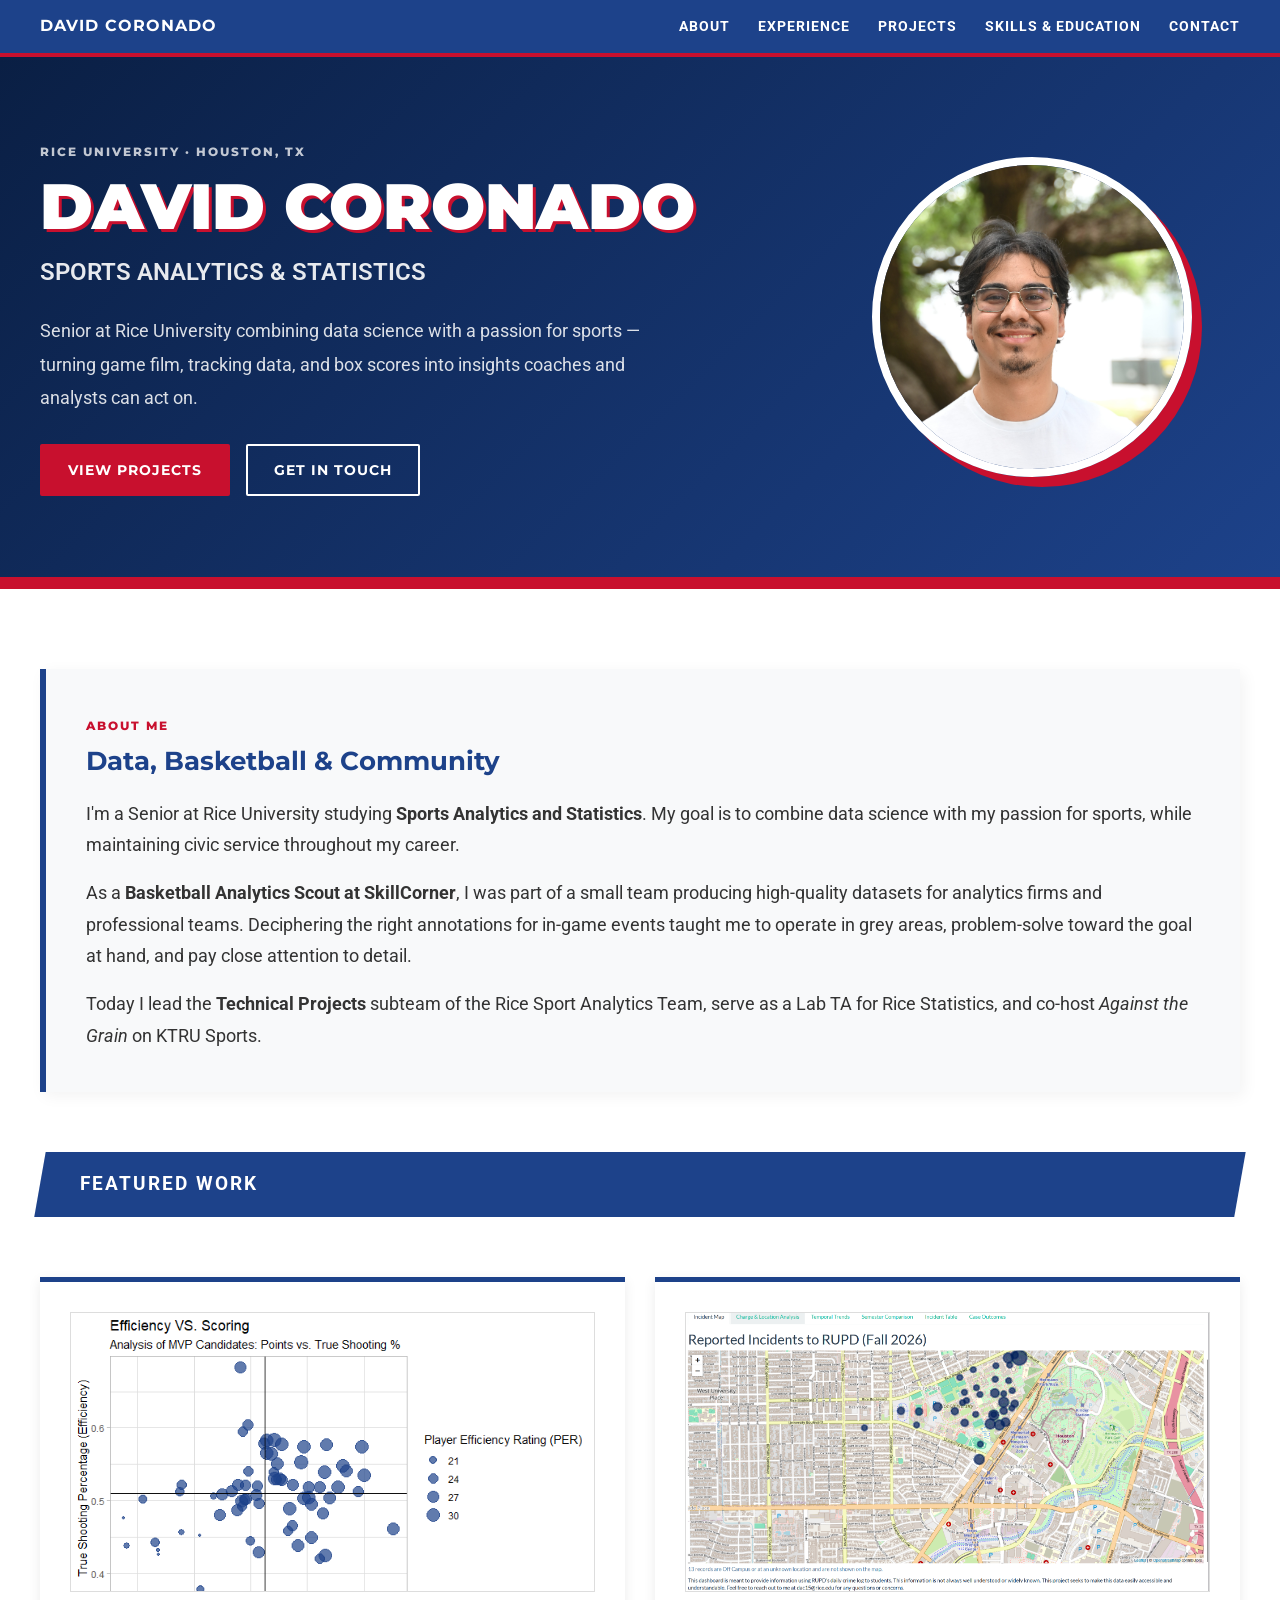
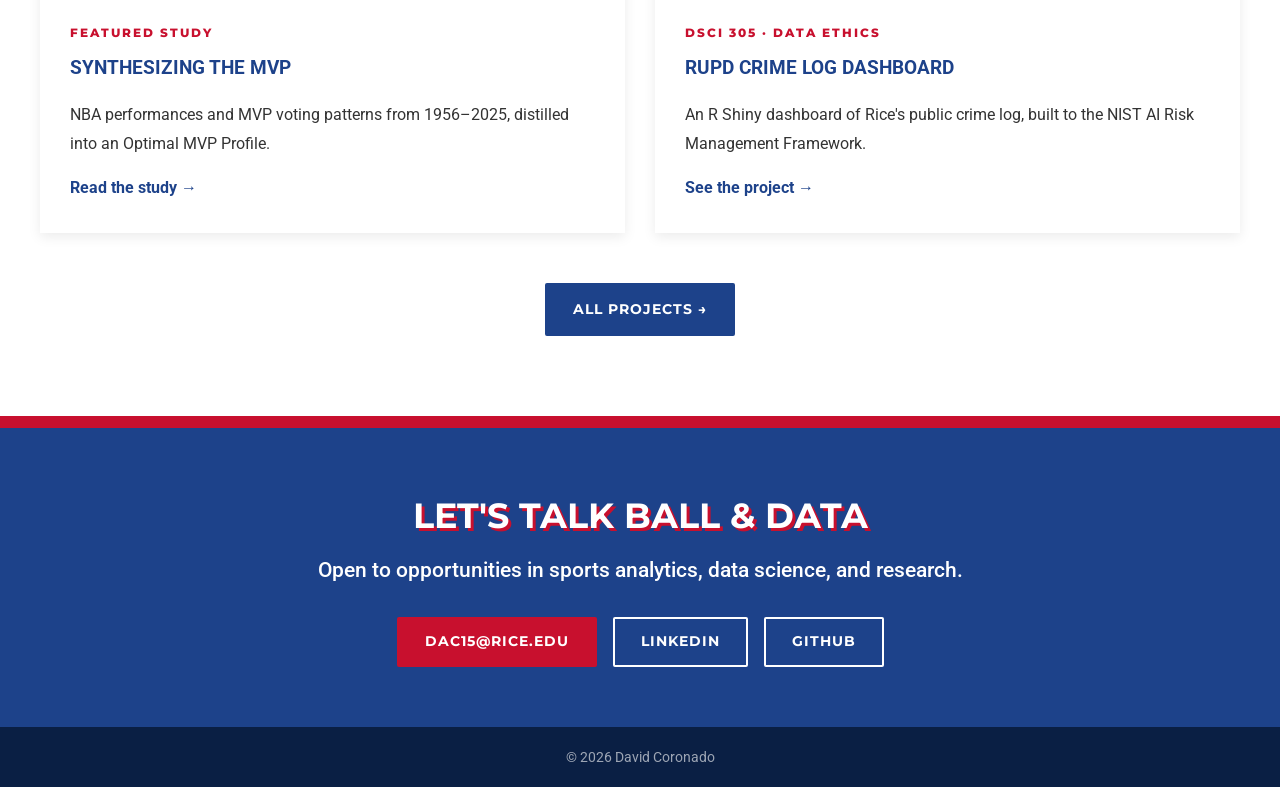
==== index.html @ 7b12c220 "Update coursework from transcript, add GPA, simplify About Refresh Relevant Coursework from the late" ====
<!DOCTYPE html>
<html lang="en">
<head>
    <meta charset="UTF-8">
    <meta name="viewport" content="width=device-width, initial-scale=1.0">
    <title>David Coronado | Sports Analytics & Statistics</title>
    <meta name="description" content="Portfolio of David Coronado, Sports Analytics and Statistics student at Rice University.">
    <link rel="stylesheet" href="style.css">
    <link href="https://fonts.googleapis.com/css2?family=Montserrat:wght@700;800&family=Roboto:wght@400;500&display=swap" rel="stylesheet">
</head>
<body>

    <nav class="top-nav">
        <div class="main-container nav-inner">
            <a href="index.html" class="site-title">David Coronado</a>
            <ul class="nav-links">
                <li><a href="about.html">About</a></li>
                <li><a href="experience.html">Experience</a></li>
                <li><a href="projects.html">Projects</a></li>
                <li><a href="skills.html">Skills &amp; Education</a></li>
                <li><a href="#contact">Contact</a></li>
            </ul>
        </div>
    </nav>

    <header class="galaxy-hero split portfolio-hero">
        <div class="main-container">
            <span class="category-tag light">Rice University &middot; Houston, TX</span>
            <h1>DAVID CORONADO</h1>
            <h2>SPORTS ANALYTICS &amp; STATISTICS</h2>
            <p class="hero-lede">
                Senior at Rice University combining data science with a passion for sports &mdash; turning game film, tracking data, and box scores into insights coaches and analysts can act on.
            </p>
            <div class="hero-actions">
                <a href="projects.html" class="btn btn-red">View Projects</a>
                <a href="#contact" class="btn btn-outline">Get in Touch</a>
            </div>
        </div>
        <div class="viz hero-pic">
            <img src="docs/assets/David Coronado headshot2.jpg" alt="David Coronado headshot">
        </div>
    </header>
    <main class="main-container">

        <section class="about-block" id="about">
            <div class="text-explanation">
                <header class="section-header">
                    <span class="category-tag">About Me</span>
                    <h2>Data, Basketball &amp; Community</h2>
                </header>
                <p>
                    I'm a Senior at Rice University studying <strong>Sports Analytics and Statistics</strong>. My goal is to combine data science with my passion for sports, while maintaining civic service throughout my career.
                </p>
                <p>
                    As a <strong>Basketball Analytics Scout at SkillCorner</strong>, I was part of a small team producing high-quality datasets for analytics firms and professional teams. Deciphering the right annotations for in-game events taught me to operate in grey areas, problem-solve toward the goal at hand, and pay close attention to detail.
                </p>
                <p>
                    Today I lead the <strong>Technical Projects</strong> subteam of the Rice Sport Analytics Team, serve as a Lab TA for Rice Statistics, and co-host <em>Against the Grain</em> on KTRU Sports.
                </p>
            </div>
        </section>

        <header class="stats-divider">
            <div class="main-container">
                <h3>Featured Work</h3>
            </div>
        </header>

        <section class="data-block conclusion-grid two-up">
            <a class="conclusion-card project-card" href="nba-mvp.html">
                <img src="docs/assets/scatterplot.png" alt="Scatterplot of MVP winners by PPG and TS%">
                <span class="category-tag">Featured Study</span>
                <h4>Synthesizing the MVP</h4>
                <p>NBA performances and MVP voting patterns from 1956&ndash;2025, distilled into an Optimal MVP Profile.</p>
                <span class="card-link">Read the study &rarr;</span>
            </a>
            <a class="conclusion-card project-card" href="rupd-dashboard.html">
                <img src="docs/assets/dashboardss.png" alt="Incident Map tab of the RUPD Crime Log Dashboard">
                <span class="category-tag">DSCI 305 &middot; Data Ethics</span>
                <h4>RUPD Crime Log Dashboard</h4>
                <p>An R Shiny dashboard of Rice's public crime log, built to the NIST AI Risk Management Framework.</p>
                <span class="card-link">See the project &rarr;</span>
            </a>
        </section>

        <div class="more-link">
            <a href="projects.html" class="btn btn-blue">All Projects &rarr;</a>
        </div>

    </main>

    <!-- CONTACT -->
    <section class="final-statement" id="contact">
        <div class="main-container">
            <h3 class="contact-title">Let's Talk Ball &amp; Data</h3>
            <p>Open to opportunities in sports analytics, data science, and research.</p>
            <div class="hero-actions centered">
                <a href="mailto:dac15@rice.edu" class="btn btn-red">dac15@rice.edu</a>
                <a href="https://www.linkedin.com/in/david-coronado-189642289" class="btn btn-outline" target="_blank" rel="noopener">LinkedIn</a>
                <a href="https://github.com/davcrown" class="btn btn-outline" target="_blank" rel="noopener">GitHub</a>
            </div>
        </div>
    </section>

    <footer class="site-footer">
        <div class="main-container">&copy; 2026 David Coronado</div>
    </footer>

</body>
</html>
---- style.css ----
* {
    margin: 0;
    padding: 0;
    box-sizing: border-box;
}

body {
    background-color: #ffffff; /*White */
    color: #333333; /*Black */
    font-family: 'Roboto', sans-serif; 
    line-height: 1.8;
}


:root {
    --nba-blue: #1D428A;
    --nba-red: #C8102E;
    --nba-white: #FFFFFF;
    --max-width: 1440px;
    --caption-gray: #6c757d;
    --highlight-green: var(--nba-red);
}

html {
    scroll-behavior: smooth;
    scroll-padding-top: 70px;
}

.main-container {
    max-width: var(--max-width);
    margin: 0 auto;
    padding: 0 40px;
}


.galaxy-hero.split {
    display: grid;
    grid-template-columns: 1.5fr 1fr; 
    gap: 40px;
    align-items: center; 
    width: 100%;
    background: linear-gradient(135deg, #0a1f44 0%, var(--nba-blue) 100%);
    border-bottom: 12px solid var(--nba-red);
    margin-top: 0px;
    min-height: auto;
}


.data-block.split {
    display: grid;
    grid-template-columns: 1.5fr 1fr; 
    gap: 50px;
    margin: 80px 0;
    align-items: start; 
}

.text-explanation {
    background-color: #f8f9fa;
    border-left: 6px solid var(--nba-blue);
    padding: 40px;
    font-size: 1.1rem;
    height: 100%;
    box-shadow: 4px 4px 15px rgba(0,0,0,0.05);
}

/* Visualization styling */
.viz img {
    width: 100%;
    max-width: 1440px;
    height: auto;
    border-radius: 4px;
    box-shadow: 0 10px 30px rgba(0,0,0,0.1);
}

.data-block.centered {
    max-width: var(--max-width);
    margin: 100px auto;
}

/* --- NAVIGATION (NBA Blue Strip) --- */
.top-nav {
    background-color: var(--nba-blue);
    color: var(--nba-white);
    padding: 12px 0;
    border-bottom: 4px solid var(--nba-red); 
    font-weight: 700;
    text-transform: uppercase;
}



.galaxy-hero h1 {
    font-family: 'Montserrat', sans-serif;
    font-size: 3.5rem;
    font-weight: 1000; 
    color: var(--nba-white);
    text-shadow: 3px 3px 0px var(--nba-red);
}

.galaxy-hero h2 {
    color: rgba(255, 255, 255, 0.9);
    font-weight: 600;
    margin-top: 10px;
}

/* --- CONTENT SECTIONS --- */

.data-block {
    display: grid;
    grid-template-columns: 1fr 1fr;
    gap: 40px;
    margin: 60px 0;
    align-items: center;
}


.bio-text p strong {
    color: var(--nba-red); 
}
a {
    color: var(--nba-blue);
    text-decoration: none;
    font-weight: 700;
    border-bottom: 2px solid transparent;
    transition: all 0.3s;
}

a:hover {
    color: var(--nba-red);
    border-bottom: 2px solid var(--nba-red);
}

.data-block p {
    margin-bottom: 1rem;
}

/* Handle the dual US Map setup */
.dual-maps {
    display: flex;
    flex-direction: column;
    gap: 20px;
}

/* All viz images are responsive */
.viz img {
    max-width: 100%;
    height: auto;
    display: block;
    margin: 0 auto;
}

/* Standard Caption style */
.caption {
    text-align: center;
    color: var(--caption-gray);
    font-size: 0.85rem;
    font-style: italic;
    margin-top: 10px;
}

/* --- LAYOUT VARIANTS --- */


.data-block.centered {
    display: block;
    text-align: center;
}

.data-block.centered .text-explanation {
    background: transparent;
    width: 100%;
    margin: 0 auto 30px auto;
    color: #333333;
}

.data-block.split-reversed {
    grid-template-columns: 1fr 1fr;
    grid-auto-flow: dense;
}
.data-block.split-reversed .viz { grid-column: 2; }
.data-block.split-reversed .text-explanation { grid-column: 1; }

.bio-section .bio-pic img {
    border-radius: 50%; 
    max-width: 300px;
    box-shadow: 0 4px 10px rgba(0,0,0,0.1);
}

.bio-text p strong {
    color: var(--highlight-green);
    font-size: 1.1rem;
}


.intro-block {
    margin-top: 50px;
    font-size: 1.1rem;
    color: #333333;
    width: 100%;
    margin-left: auto;
    margin-right: auto;
}

.intro-block p { margin-bottom: 1.5rem; }


.recap-block {
    margin: 80px auto;
    text-align: center;
    max-width: 800px;
    color: #555555;
    font-size: 1.05rem;
}

.recap-block p { margin-bottom: 1.5rem; }

.stats-divider {
    background-color: var(--nba-blue);
    color: white;
    padding: 15px 0;
    margin: 50px 0;
    transform: skewX(-10deg); 
}

.stats-divider h3 {
    transform: skewX(10deg); 
    text-transform: uppercase;
    letter-spacing: 2px;
    font-size: 1.2rem;
}

/* Container for the side-by-side grid */
.data-block-grid {
    display: grid;
    grid-template-columns: 1fr 1fr; 
    gap: 40px;
    margin: 80px auto;
    max-width: var(--max-width);
}

.full-width {
    grid-column: span 2;
    margin-bottom: 20px;
}

.grid-item {
    display: flex;
    flex-direction: column;
    gap: 20px;
}

.min-height {
    min-height: 180px;
    display: flex;
    flex-direction: column;
    justify-content: center;
}

.grid-item .viz img {
    border: 1px solid #ddd;
    border-radius: 4px;
    background: #fff;
    padding: 10px;
    transition: transform 0.3s ease;
}

.grid-item .viz img:hover {
    transform: scale(1.02); /* Subtle zoom for desktop interaction */
}

/* Stats List Styling */
.stats-list {
    list-style: none;
    padding: 0;
    margin-top: 20px;
}

.stats-list li {
    padding: 10px 0;
    border-bottom: 1px solid rgba(29, 66, 138, 0.1); 
    font-size: 0.95rem;
}

.stats-list li strong {
    color: var(--nba-blue);
}

.no-border img {
    border: none !important;
    box-shadow: none !important;
}

.viz img {
    transition: transform 0.3s ease;
    cursor: zoom-in;
}
.viz img:hover {
    transform: scale(1.02);
}

/* --- CONCLUSION SECTION --- */
.conclusion-grid {
    display: grid;
    grid-template-columns: repeat(3, 1fr);
    gap: 30px;
    margin: 60px auto;
    align-items: stretch;
    max-width: var(--max-width);
}

.conclusion-card {
    background: #fff;
    padding: 30px;
    border-top: 5px solid var(--nba-blue);
    box-shadow: 0 4px 12px rgba(0,0,0,0.08);
    transition: transform 0.3s ease;
}

.conclusion-card:hover {
    transform: translateY(-5px);
}

.icon-header {
    font-family: 'Montserrat', sans-serif;
    font-size: 2.5rem;
    font-weight: 800;
    margin-bottom: 15px;
    opacity: 0.2; 
}

.conclusion-card h4 {
    color: var(--nba-blue);
    text-transform: uppercase;
    margin-bottom: 15px;
    font-size: 1.2rem;
}

.final-statement {
    text-align: center;
    padding: 60px 0;
    background-color: var(--nba-blue);
    color: white;
    margin-top: 40px;
    font-size: 1.3rem;
    font-weight: 500;
    line-height: 1.6;
}

.final-statement strong {
    color: var(--nba-red);
}


/* =========================================================
   PORTFOLIO
   ========================================================= */

/* --- Sticky nav with links --- */
.top-nav {
    position: sticky;
    top: 0;
    z-index: 100;
}

.nav-inner {
    display: flex;
    justify-content: space-between;
    align-items: center;
    gap: 20px;
    flex-wrap: wrap;
}

.top-nav .site-title,
.top-nav .site-title:hover {
    font-family: 'Montserrat', sans-serif;
    color: var(--nba-white);
    border-bottom: none;
    letter-spacing: 1px;
}

.nav-links {
    list-style: none;
    display: flex;
    gap: 28px;
    flex-wrap: wrap;
}

.nav-links a {
    color: var(--nba-white);
    font-size: 0.9rem;
    letter-spacing: 1px;
}

.nav-links a:hover,
.nav-links a.active {
    color: var(--nba-white);
    border-bottom: 2px solid var(--nba-red);
}

/* --- Sub-page banner --- */
.page-hero {
    background: linear-gradient(135deg, #0a1f44 0%, var(--nba-blue) 100%);
    border-bottom: 12px solid var(--nba-red);
    padding: 60px 0 50px;
    margin-bottom: 60px;
}

.page-hero h1 {
    font-family: 'Montserrat', sans-serif;
    font-size: clamp(2.2rem, 4.5vw, 3.5rem);
    font-weight: 800;
    line-height: 1.1;
    color: var(--nba-white);
    text-shadow: 3px 3px 0px var(--nba-red);
}

.conclusion-grid.two-up {
    grid-template-columns: repeat(2, 1fr);
}

.two-up .project-card img {
    height: 280px;
}

.more-link {
    text-align: center;
    margin: -20px 0 80px;
}

/* --- Category tags --- */
.category-tag {
    display: inline-block;
    font-family: 'Montserrat', sans-serif;
    font-size: 0.75rem;
    font-weight: 800;
    text-transform: uppercase;
    letter-spacing: 2px;
    color: var(--nba-red);
    margin-bottom: 8px;
}

.category-tag.light {
    color: rgba(255, 255, 255, 0.75);
}

.section-header h2 {
    font-family: 'Montserrat', sans-serif;
    color: var(--nba-blue);
    line-height: 1.3;
    margin-bottom: 20px;
}

/* --- Hero --- */
.portfolio-hero {
    padding: 80px 0;
}

.portfolio-hero .main-container {
    margin: 0;
    padding-left: max(40px, calc((100vw - var(--max-width)) / 2 + 40px));
}

.portfolio-hero h1 {
    font-size: clamp(2.4rem, 5vw, 4rem);
    line-height: 1.1;
}

.hero-lede {
    color: rgba(255, 255, 255, 0.85);
    font-size: 1.15rem;
    max-width: 620px;
    margin-top: 20px;
}

.hero-pic {
    display: flex;
    justify-content: center;
    padding: 20px;
}

.hero-pic img {
    max-width: 320px;
    aspect-ratio: 1;
    object-fit: cover;
    border-radius: 50%;
    border: 8px solid var(--nba-white);
    box-shadow: 10px 10px 0 var(--nba-red);
    cursor: default;
}

/* --- Buttons --- */
.hero-actions {
    display: flex;
    gap: 16px;
    flex-wrap: wrap;
    margin-top: 30px;
}

.hero-actions.centered {
    justify-content: center;
}

.btn {
    display: inline-block;
    font-family: 'Montserrat', sans-serif;
    font-size: 0.85rem;
    text-transform: uppercase;
    letter-spacing: 1px;
    padding: 12px 26px;
    border: 2px solid transparent;
    border-radius: 2px;
    transition: transform 0.2s, background-color 0.2s, color 0.2s;
}

.btn:hover {
    transform: translateY(-2px);
}

.btn-red {
    background: var(--nba-red);
    color: var(--nba-white);
    border-color: var(--nba-red);
}

.btn-red:hover {
    background: var(--nba-white);
    color: var(--nba-red);
    border: 2px solid var(--nba-white);
}

.btn-outline {
    color: var(--nba-white);
    border-color: var(--nba-white);
}

.btn-outline:hover {
    background: var(--nba-white);
    color: var(--nba-blue);
    border: 2px solid var(--nba-white);
}

.btn-blue {
    background: var(--nba-blue);
    color: var(--nba-white);
    border-color: var(--nba-blue);
    margin-top: 10px;
}

.btn-blue:hover {
    background: var(--nba-red);
    color: var(--nba-white);
    border: 2px solid var(--nba-red);
}

/* --- About stat cards --- */
.stat-cards {
    display: grid;
    grid-template-columns: 1fr 1fr;
    gap: 20px;
}

.stat-card {
    background: #fff;
    border-top: 5px solid var(--nba-blue);
    box-shadow: 0 4px 12px rgba(0,0,0,0.08);
    padding: 30px 24px;
    display: flex;
    flex-direction: column;
    transition: transform 0.3s ease;
}

.stat-card.red {
    border-top-color: var(--nba-red);
}

.stat-card:hover {
    transform: translateY(-5px);
}

.stat-number {
    font-family: 'Montserrat', sans-serif;
    font-size: 2.6rem;
    font-weight: 800;
    color: var(--nba-blue);
    line-height: 1.1;
}

.stat-card.red .stat-number {
    color: var(--nba-red);
}

.stat-label {
    font-size: 0.95rem;
    color: #555;
    margin-top: 8px;
    line-height: 1.5;
}

/* --- Experience timeline --- */
.timeline {
    position: relative;
    margin: 60px 0 80px;
}

.timeline::before {
    content: "";
    position: absolute;
    left: 260px;
    top: 0;
    bottom: 0;
    width: 4px;
    background: rgba(29, 66, 138, 0.15);
}

.timeline-item {
    display: grid;
    grid-template-columns: 230px 1fr;
    gap: 60px;
    margin-bottom: 40px;
    position: relative;
}

.timeline-item::before {
    content: "";
    position: absolute;
    left: 254px;
    top: 10px;
    width: 16px;
    height: 16px;
    background: var(--nba-red);
    border: 3px solid var(--nba-white);
    box-shadow: 0 0 0 2px var(--nba-red);
    transform: rotate(45deg);
}

.timeline-meta {
    text-align: right;
    padding-top: 2px;
}

.timeline-date {
    display: block;
    font-family: 'Montserrat', sans-serif;
    font-weight: 800;
    color: var(--nba-red);
    font-size: 0.9rem;
    text-transform: uppercase;
    letter-spacing: 1px;
}

.timeline-org {
    display: block;
    font-weight: 500;
    color: var(--nba-blue);
    line-height: 1.4;
    margin-top: 4px;
}

.timeline-card {
    background-color: #f8f9fa;
    border-left: 6px solid var(--nba-blue);
    padding: 28px 34px;
    box-shadow: 4px 4px 15px rgba(0,0,0,0.05);
}

.timeline-card h4 {
    color: var(--nba-blue);
    text-transform: uppercase;
    font-size: 1.05rem;
    letter-spacing: 0.5px;
    margin-bottom: 6px;
}

.timeline-card p + h4 {
    margin-top: 20px;
}

.role-date {
    font-size: 0.8rem;
    color: var(--caption-gray);
    text-transform: none;
    font-weight: 400;
    margin-left: 8px;
}

.timeline-card .stats-list {
    margin-top: 6px;
}

/* --- Projects --- */
.project-feature .viz,
.project-feature .viz:hover,
.project-card,
.project-card:hover {
    border-bottom: none;
}

.project-card {
    color: #333333;
    font-weight: 400;
    display: block;
}

.project-card img {
    width: 100%;
    height: 200px;
    object-fit: cover;
    object-position: top;
    border: 1px solid #ddd;
    margin-bottom: 20px;
}

.project-card:hover h4 {
    color: var(--nba-red);
}

.tag-list {
    list-style: none;
    display: flex;
    flex-wrap: wrap;
    gap: 8px;
    margin: 10px 0 20px;
}

.tag-list li {
    background: rgba(29, 66, 138, 0.08);
    color: var(--nba-blue);
    font-size: 0.8rem;
    font-weight: 500;
    padding: 4px 12px;
    border-radius: 2px;
}

.conclusion-card .stats-list {
    margin-top: 0;
}

/* --- Story, project cards & coursework --- */
.about-block {
    margin: 80px 0 60px;
}

.about-block p {
    margin-bottom: 1rem;
}

.about-block p:last-child {
    margin-bottom: 0;
}

.story-block {
    background-color: #f8f9fa;
    border-left: 6px solid var(--nba-red);
    padding: 40px;
    margin: 0 0 80px;
    font-size: 1.1rem;
    box-shadow: 4px 4px 15px rgba(0,0,0,0.05);
}

.story-block p {
    margin-bottom: 1.2rem;
}

.story-block p:last-child {
    margin-bottom: 0;
}

.project-card .category-tag {
    display: block;
}

.card-link {
    font-weight: 700;
    color: var(--nba-blue);
}

.project-card:hover .card-link {
    color: var(--nba-red);
}

.coursework-block {
    margin: 0 0 80px;
}

.course-list {
    list-style: none;
    display: grid;
    grid-template-columns: repeat(2, 1fr);
    gap: 0 40px;
    margin-top: 10px;
}

.course-list li {
    padding: 10px 0;
    border-bottom: 1px solid rgba(29, 66, 138, 0.1);
    font-size: 0.95rem;
}

.course-list li strong {
    color: var(--nba-red);
    margin-right: 8px;
}

.course-groups {
    display: grid;
    grid-template-columns: repeat(2, 1fr);
    gap: 30px 40px;
    margin-top: 20px;
}

.course-groups h4 {
    color: var(--nba-blue);
    text-transform: uppercase;
    letter-spacing: 1px;
    font-size: 1rem;
}

.course-groups .course-list {
    grid-template-columns: 1fr;
}

.gpa {
    font-family: 'Montserrat', sans-serif;
    font-weight: 800;
    color: var(--nba-red);
    letter-spacing: 1px;
}

.in-progress {
    display: inline-block;
    background: var(--nba-red);
    color: var(--nba-white);
    font-size: 0.7rem;
    font-weight: 500;
    text-transform: uppercase;
    letter-spacing: 1px;
    padding: 0 8px;
    margin-left: 6px;
    border-radius: 2px;
    vertical-align: middle;
}

/* --- Project pages --- */
.hero-stats {
    padding: 20px 40px 20px 0;
}

.app-embed {
    margin: 60px 0 80px;
}

.app-frame {
    border: 1px solid #ddd;
    border-top: 6px solid var(--nba-blue);
    box-shadow: 0 10px 30px rgba(0,0,0,0.1);
    background: #f8f9fa;
}

.app-frame iframe {
    display: block;
    width: 100%;
    height: 85vh;
    min-height: 600px;
    border: none;
}

.feature-grid {
    margin-top: 0;
}

/* --- Contact & footer --- */
.contact-title {
    font-family: 'Montserrat', sans-serif;
    font-size: 2.2rem;
    text-transform: uppercase;
    text-shadow: 3px 3px 0 var(--nba-red);
    margin-bottom: 10px;
}

.final-statement {
    border-top: 12px solid var(--nba-red);
}

.site-footer {
    background: #0a1f44;
    color: rgba(255, 255, 255, 0.6);
    text-align: center;
    padding: 18px 0;
    font-size: 0.85rem;
}

/* =========================================================
   RESPONSIVE
   ========================================================= */
@media (max-width: 900px) {
    .main-container {
        padding: 0 20px;
    }

    .galaxy-hero.split,
    .data-block,
    .data-block.split,
    .data-block.split-reversed,
    .data-block-grid,
    .conclusion-grid {
        grid-template-columns: 1fr;
    }

    .data-block.split-reversed .viz,
    .data-block.split-reversed .text-explanation {
        grid-column: auto;
    }

    .full-width {
        grid-column: auto;
    }

    .portfolio-hero {
        padding: 50px 0 30px;
    }

    .portfolio-hero .main-container {
        padding-left: 20px;
    }

    .portfolio-hero h1,
    .galaxy-hero h1 {
        font-size: 2.4rem;
    }

    .hero-pic {
        order: -1;
    }

    .hero-pic img {
        max-width: 200px;
    }

    .hero-stats {
        padding: 0 20px 20px;
    }

    .app-frame iframe {
        min-height: 500px;
    }

    .story-block {
        padding: 24px;
    }

    .conclusion-grid.two-up {
        grid-template-columns: 1fr;
    }

    .page-hero {
        padding: 40px 0 30px;
        margin-bottom: 40px;
    }

    .course-list,
    .course-groups {
        grid-template-columns: 1fr;
    }

    .text-explanation {
        padding: 24px;
    }

    .nav-links {
        gap: 16px;
    }

    .timeline::before,
    .timeline-item::before {
        display: none;
    }

    .timeline-item {
        grid-template-columns: 1fr;
        gap: 10px;
    }

    .timeline-meta {
        text-align: left;
    }
}

@media (max-width: 520px) {
    .stat-cards {
        grid-template-columns: 1fr;
    }

    .top-nav .site-title {
        width: 100%;
    }
}
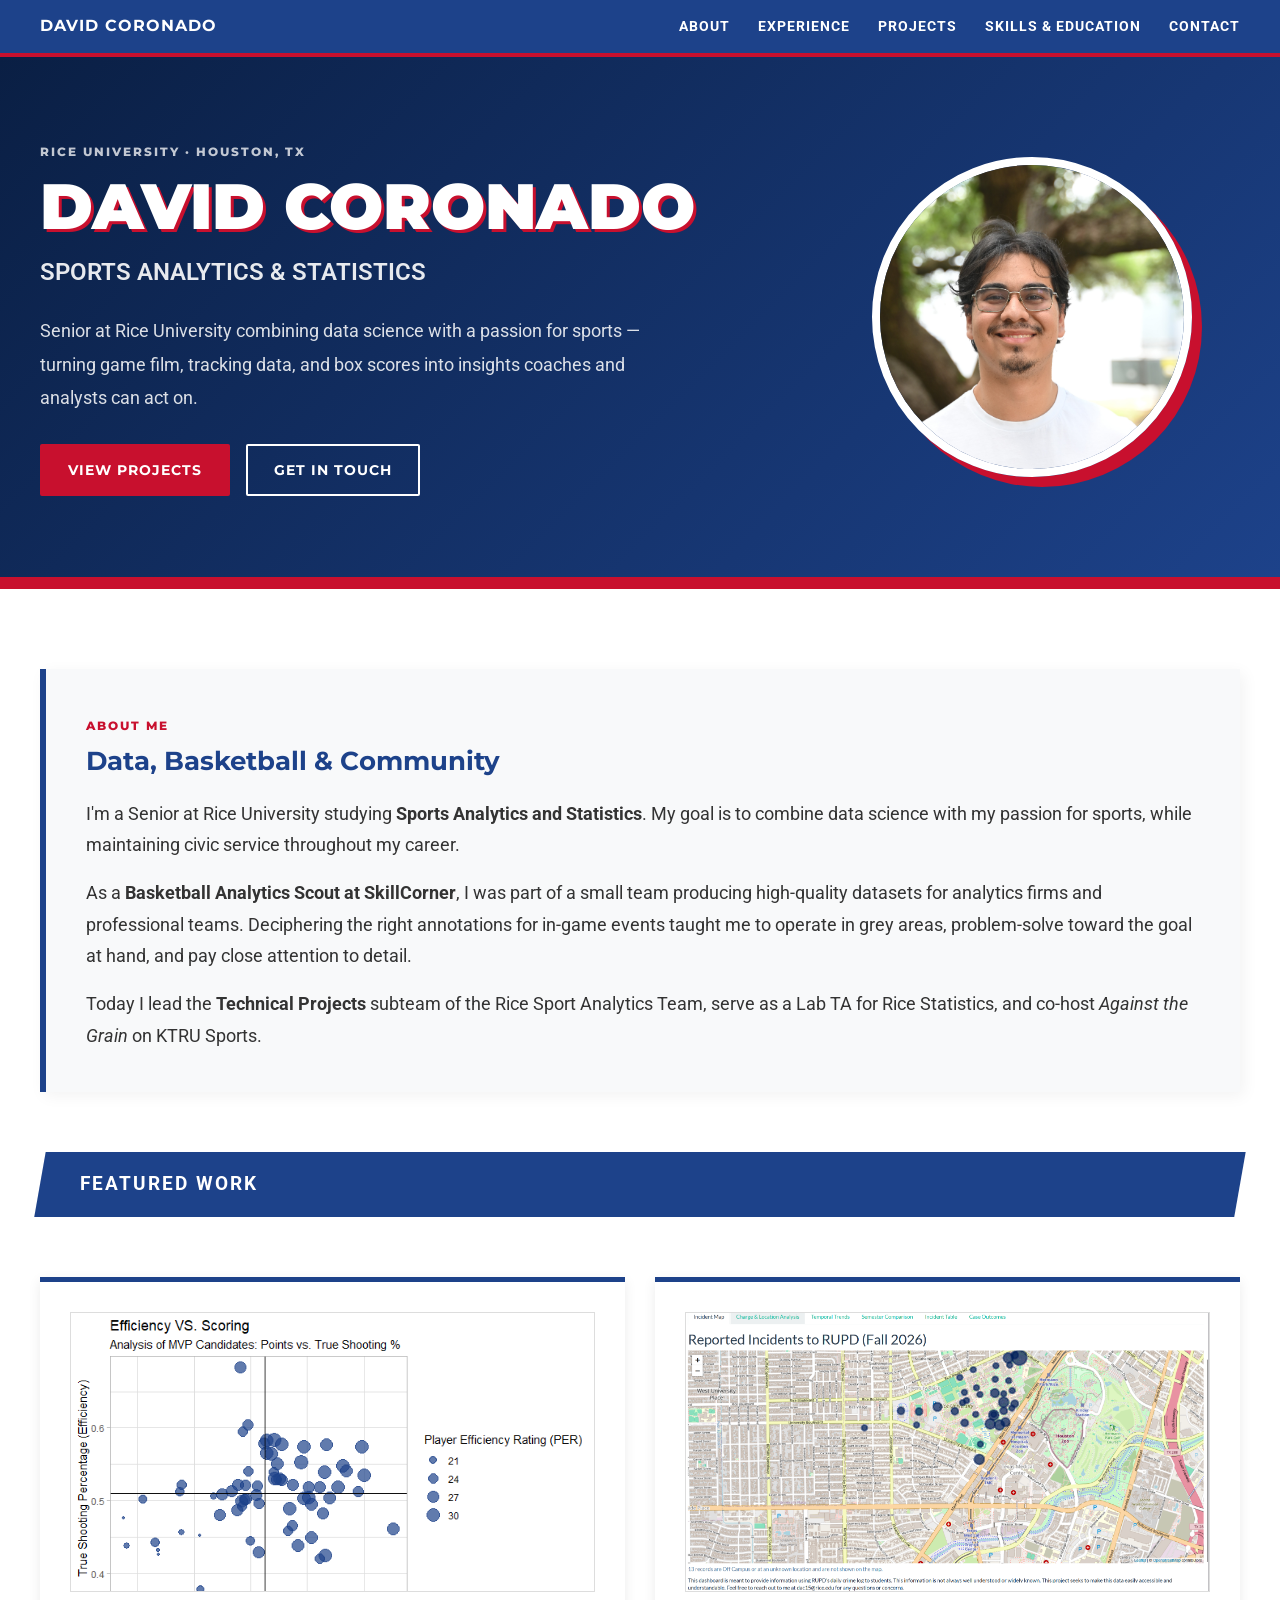
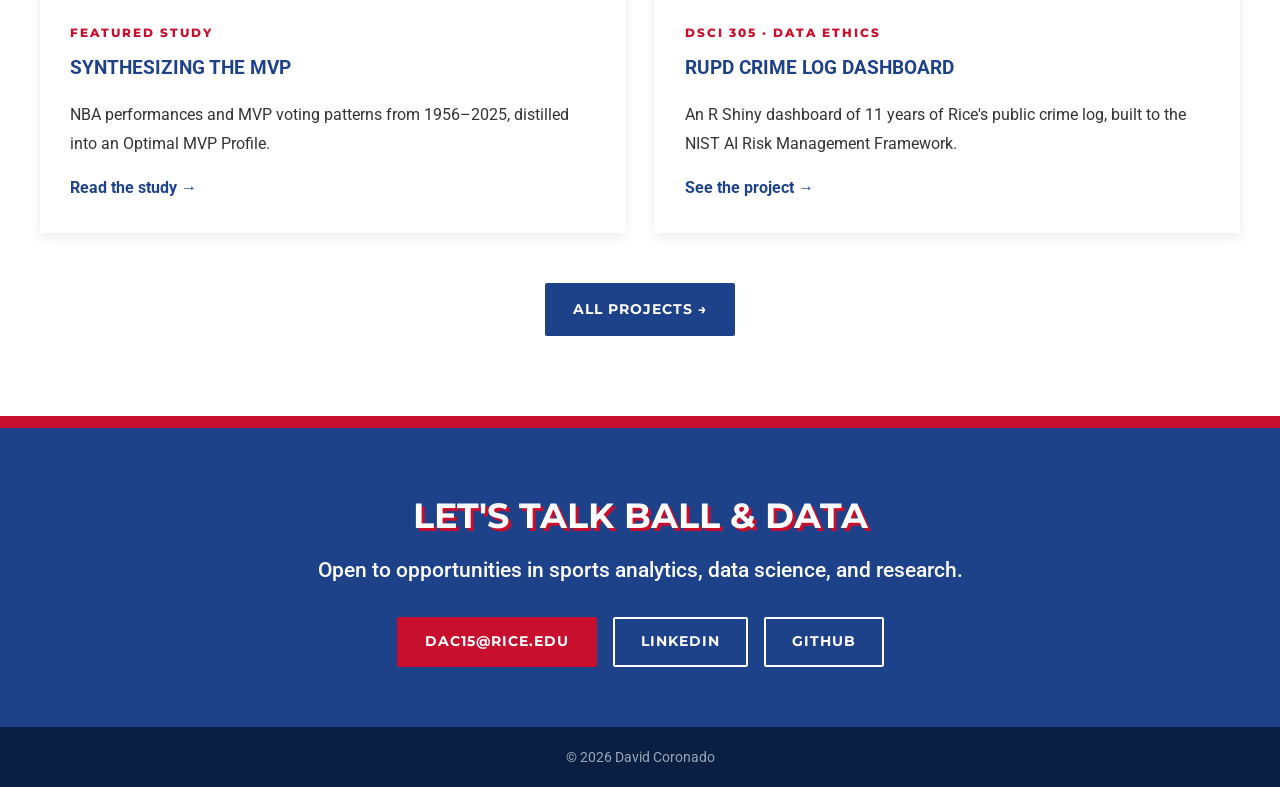
==== commit 43eb8233: "Update RUPD dashboard page for the 32-semester release Reflect the expanded data (Spring 2015 - Fall" ====
--- a/index.html
+++ b/index.html
@@ -78,7 +78,7 @@
                 <img src="docs/assets/dashboardss.png" alt="Incident Map tab of the RUPD Crime Log Dashboard">
                 <span class="category-tag">DSCI 305 &middot; Data Ethics</span>
                 <h4>RUPD Crime Log Dashboard</h4>
-                <p>An R Shiny dashboard of Rice's public crime log, built to the NIST AI Risk Management Framework.</p>
+                <p>An R Shiny dashboard of 11 years of Rice's public crime log, built to the NIST AI Risk Management Framework.</p>
                 <span class="card-link">See the project &rarr;</span>
             </a>
         </section>
--- a/style.css
+++ b/style.css
@@ -869,6 +869,21 @@
     margin-top: 0;
 }
 
+.conclusion-grid.four-up {
+    grid-template-columns: repeat(4, 1fr);
+}
+
+.section-header h2 code {
+    font-family: Consolas, 'Courier New', monospace;
+    font-size: 0.9em;
+}
+
+@media (max-width: 1200px) {
+    .conclusion-grid.four-up {
+        grid-template-columns: repeat(2, 1fr);
+    }
+}
+
 /* --- Contact & footer --- */
 .contact-title {
     font-family: 'Montserrat', sans-serif;
@@ -949,7 +964,8 @@
         padding: 24px;
     }
 
-    .conclusion-grid.two-up {
+    .conclusion-grid.two-up,
+    .conclusion-grid.four-up {
         grid-template-columns: 1fr;
     }
 
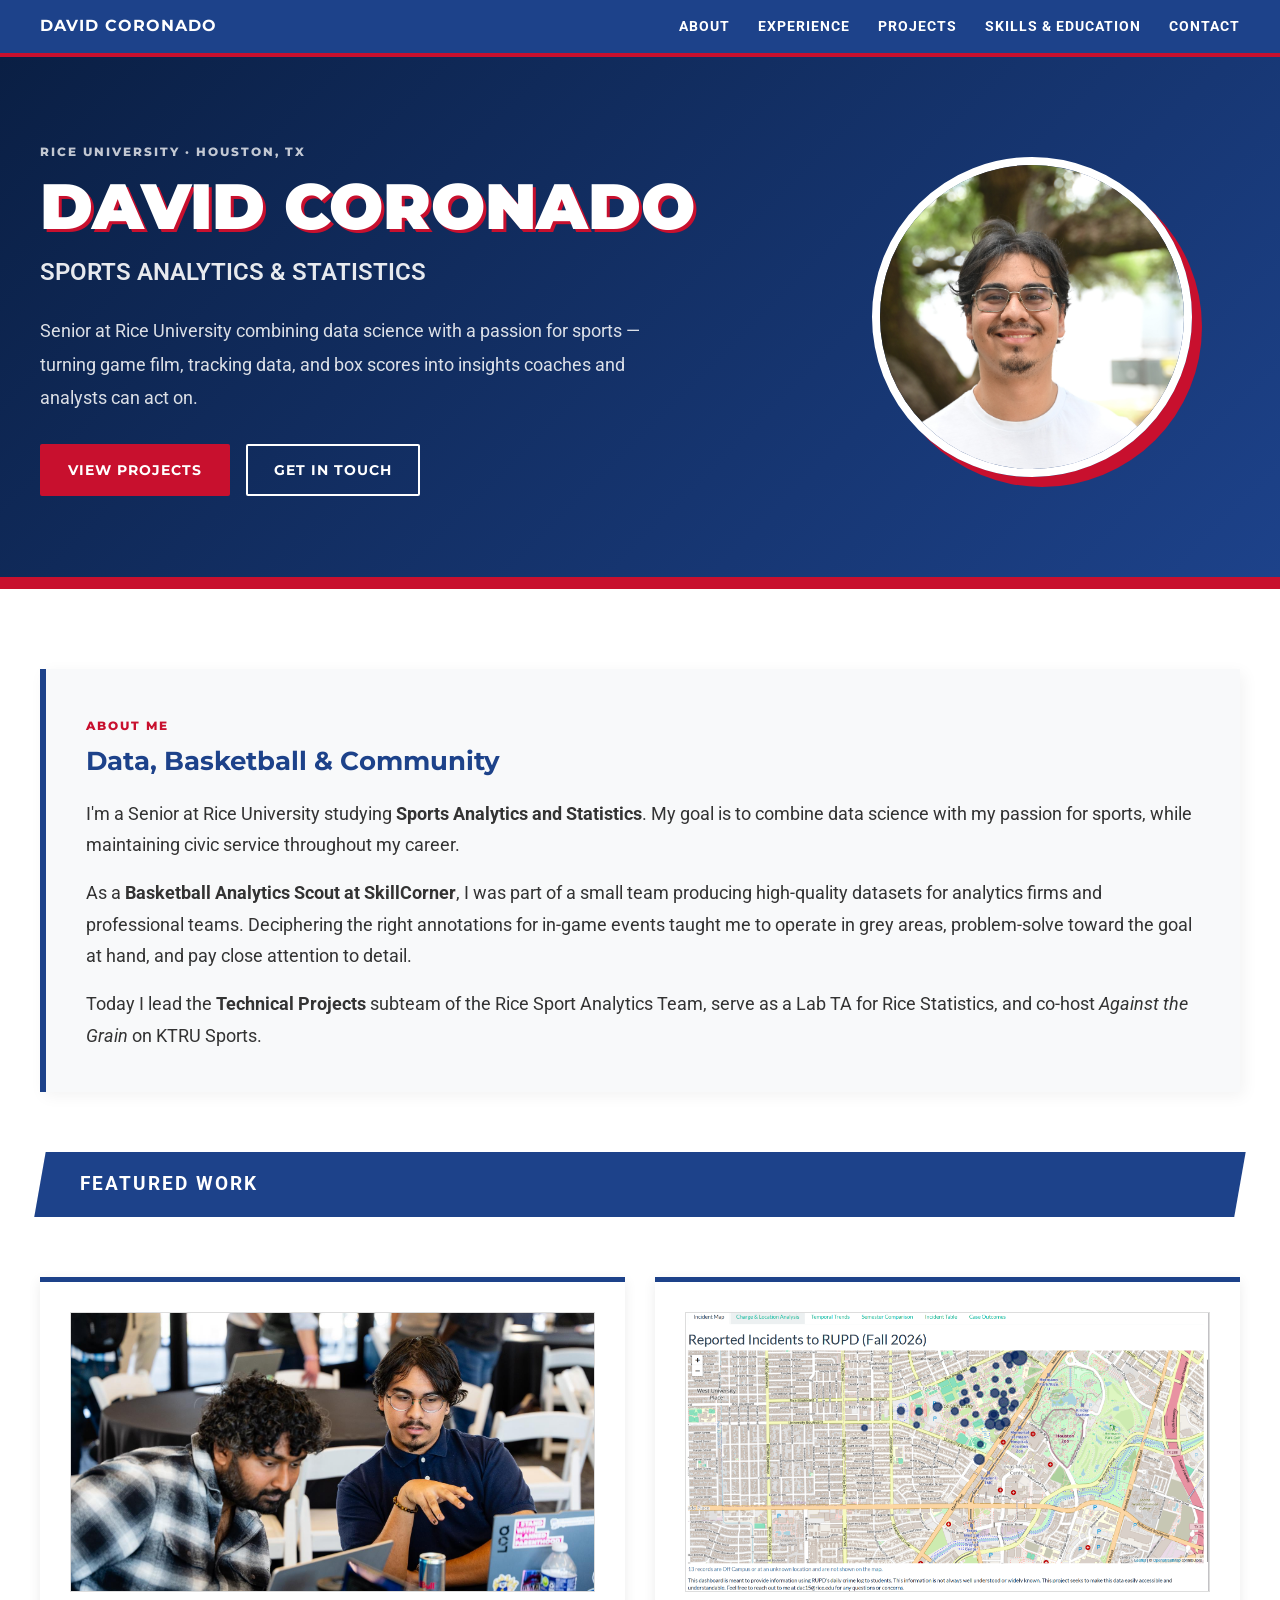
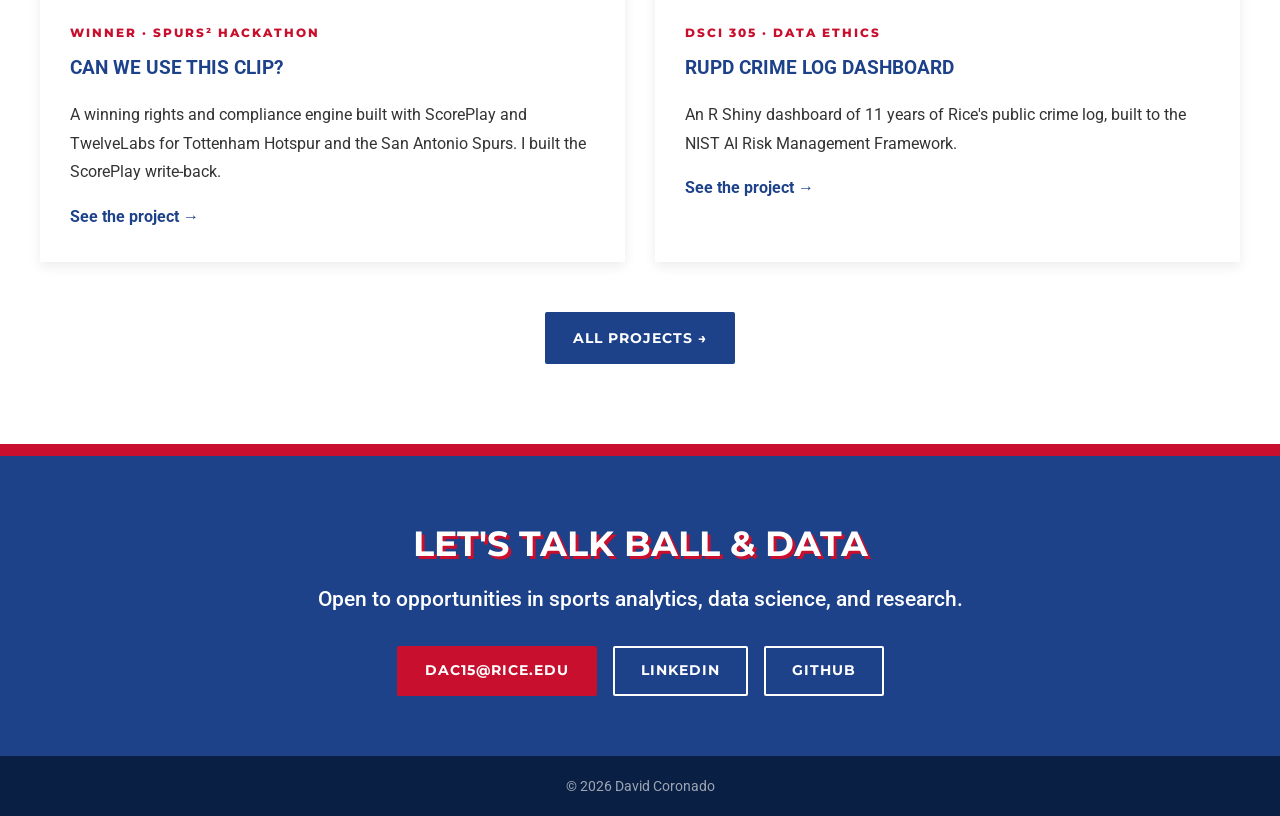
==== commit 9296b05b: "Add Spurs² Hackathon winning project as the lead feature New project page for the winning Spurs² Hac" ====
--- a/index.html
+++ b/index.html
@@ -67,12 +67,12 @@
         </header>
 
         <section class="data-block conclusion-grid two-up">
-            <a class="conclusion-card project-card" href="nba-mvp.html">
-                <img src="docs/assets/scatterplot.png" alt="Scatterplot of MVP winners by PPG and TS%">
-                <span class="category-tag">Featured Study</span>
-                <h4>Synthesizing the MVP</h4>
-                <p>NBA performances and MVP voting patterns from 1956&ndash;2025, distilled into an Optimal MVP Profile.</p>
-                <span class="card-link">Read the study &rarr;</span>
+            <a class="conclusion-card project-card" href="spurs2-hackathon.html">
+                <img src="docs/assets/spurs2-hackathon.jpg" alt="David Coronado and a teammate working during the Spurs² Hackathon">
+                <span class="category-tag">Winner &middot; Spurs² Hackathon</span>
+                <h4>Can We Use This Clip?</h4>
+                <p>A winning rights and compliance engine built with ScorePlay and TwelveLabs for Tottenham Hotspur and the San Antonio Spurs. I built the ScorePlay write-back.</p>
+                <span class="card-link">See the project &rarr;</span>
             </a>
             <a class="conclusion-card project-card" href="rupd-dashboard.html">
                 <img src="docs/assets/dashboardss.png" alt="Incident Map tab of the RUPD Crime Log Dashboard">
--- a/style.css
+++ b/style.css
@@ -869,6 +869,67 @@
     margin-top: 0;
 }
 
+.hero-photo {
+    padding: 20px 40px 20px 0;
+}
+
+.hero-photo img {
+    aspect-ratio: 3 / 2;
+    object-fit: cover;
+    border: 6px solid var(--nba-white);
+    box-shadow: 10px 10px 0 var(--nba-red);
+    cursor: default;
+}
+
+.stat-cards.four-stats {
+    grid-template-columns: repeat(4, 1fr);
+    margin: 40px 0 0;
+}
+
+.conclusion-card p + .stats-list {
+    margin-top: 12px;
+}
+
+.card-link-row {
+    margin-top: 10px;
+}
+
+.conclusion-card code {
+    font-family: Consolas, 'Courier New', monospace;
+    font-size: 0.85em;
+    background: rgba(29, 66, 138, 0.08);
+    color: var(--nba-blue);
+    padding: 1px 5px;
+    border-radius: 2px;
+}
+
+.gate-block {
+    grid-template-columns: 1fr 1.5fr;
+}
+
+.gate-number {
+    display: flex;
+    justify-content: center;
+    align-items: baseline;
+    gap: 18px;
+    font-family: 'Montserrat', sans-serif;
+    font-weight: 800;
+    font-size: 6rem;
+    line-height: 1;
+    color: var(--nba-blue);
+}
+
+.gate-number i {
+    font-style: normal;
+    font-size: 3.5rem;
+    color: var(--caption-gray);
+    opacity: 0.5;
+}
+
+.gate-number .hl {
+    color: var(--nba-red);
+}
+
 .conclusion-grid.four-up {
     grid-template-columns: repeat(4, 1fr);
 }
@@ -965,8 +1026,26 @@
     }
 
     .conclusion-grid.two-up,
-    .conclusion-grid.four-up {
+    .conclusion-grid.four-up,
+    .gate-block {
         grid-template-columns: 1fr;
+    }
+
+    .stat-cards.four-stats {
+        grid-template-columns: 1fr 1fr;
+    }
+
+    .hero-photo {
+        padding: 0 20px 20px;
+        order: -1;
+    }
+
+    .gate-number {
+        font-size: 3.5rem;
+    }
+
+    .gate-number i {
+        font-size: 2.2rem;
     }
 
     .page-hero {
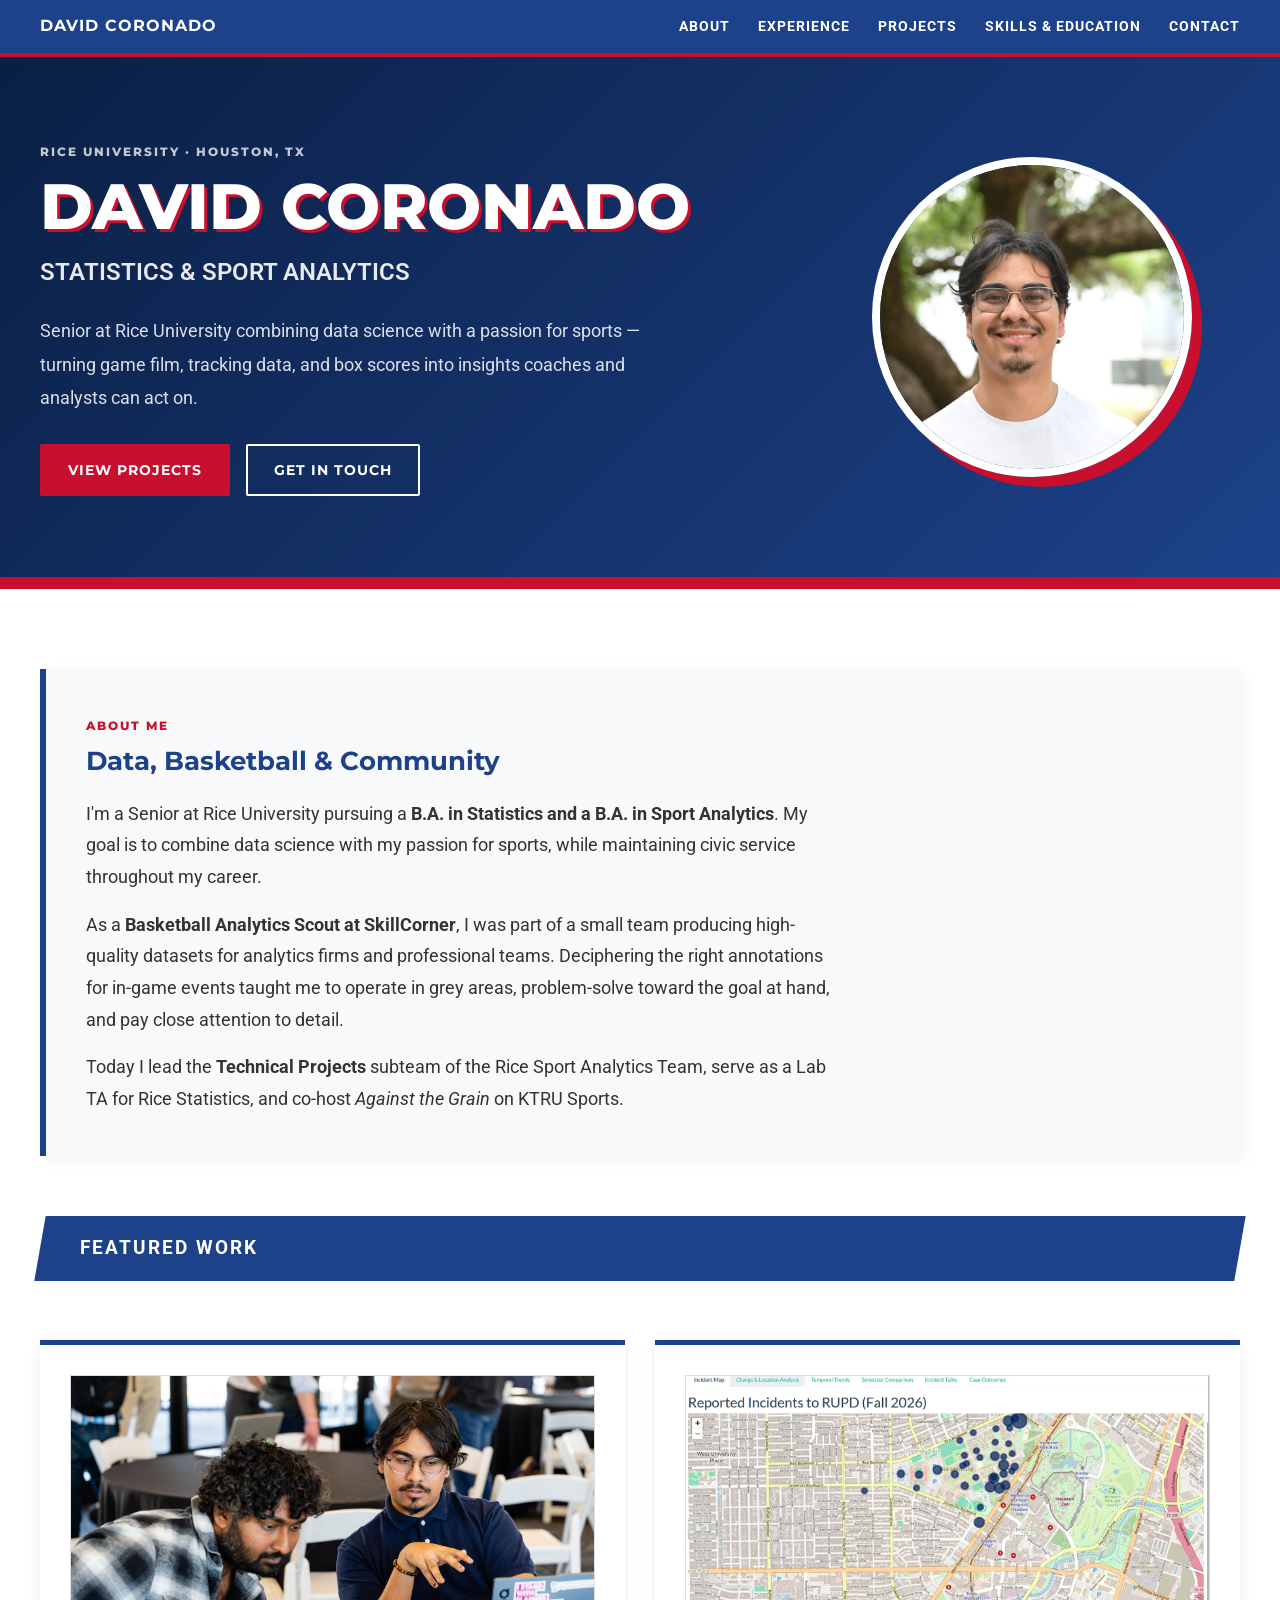
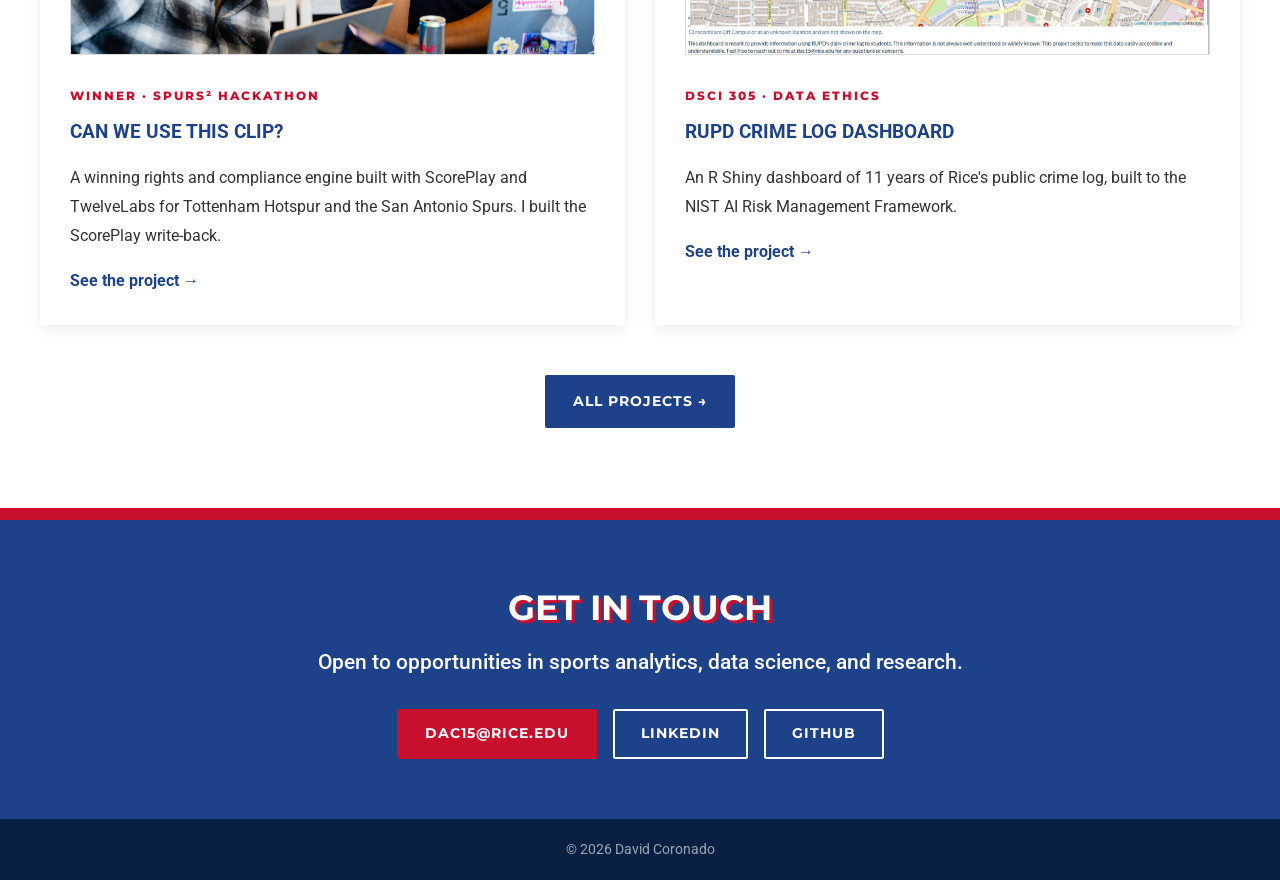
==== commit 08c607a5: "Polish site: degree wording, teammates, speed, phone nav, previews - Label the degree as B.A. Statis" ====
--- a/index.html
+++ b/index.html
@@ -3,8 +3,16 @@
 <head>
     <meta charset="UTF-8">
     <meta name="viewport" content="width=device-width, initial-scale=1.0">
-    <title>David Coronado | Sports Analytics & Statistics</title>
-    <meta name="description" content="Portfolio of David Coronado, Sports Analytics and Statistics student at Rice University.">
+    <title>David Coronado | Statistics & Sport Analytics</title>
+    <meta name="description" content="Portfolio of David Coronado, Statistics and Sport Analytics student at Rice University.">
+    <link rel="icon" href="docs/assets/favicon.svg" type="image/svg+xml">
+    <meta property="og:type" content="website">
+    <meta property="og:site_name" content="David Coronado">
+    <meta property="og:title" content="David Coronado | Statistics &amp; Sport Analytics">
+    <meta property="og:description" content="Portfolio of David Coronado, Statistics and Sport Analytics student at Rice University.">
+    <meta property="og:url" content="https://davcrown.github.io/">
+    <meta property="og:image" content="https://davcrown.github.io/docs/assets/headshot.jpg">
+    <meta name="twitter:card" content="summary_large_image">
     <link rel="stylesheet" href="style.css">
     <link href="https://fonts.googleapis.com/css2?family=Montserrat:wght@700;800&family=Roboto:wght@400;500&display=swap" rel="stylesheet">
 </head>
@@ -27,7 +35,7 @@
         <div class="main-container">
             <span class="category-tag light">Rice University &middot; Houston, TX</span>
             <h1>DAVID CORONADO</h1>
-            <h2>SPORTS ANALYTICS &amp; STATISTICS</h2>
+            <h2>STATISTICS &amp; SPORT ANALYTICS</h2>
             <p class="hero-lede">
                 Senior at Rice University combining data science with a passion for sports &mdash; turning game film, tracking data, and box scores into insights coaches and analysts can act on.
             </p>
@@ -37,7 +45,7 @@
             </div>
         </div>
         <div class="viz hero-pic">
-            <img src="docs/assets/David Coronado headshot2.jpg" alt="David Coronado headshot">
+            <img src="docs/assets/headshot.jpg" alt="David Coronado headshot">
         </div>
     </header>
     <main class="main-container">
@@ -49,7 +57,7 @@
                     <h2>Data, Basketball &amp; Community</h2>
                 </header>
                 <p>
-                    I'm a Senior at Rice University studying <strong>Sports Analytics and Statistics</strong>. My goal is to combine data science with my passion for sports, while maintaining civic service throughout my career.
+                    I'm a Senior at Rice University pursuing a <strong>B.A. in Statistics and a B.A. in Sport Analytics</strong>. My goal is to combine data science with my passion for sports, while maintaining civic service throughout my career.
                 </p>
                 <p>
                     As a <strong>Basketball Analytics Scout at SkillCorner</strong>, I was part of a small team producing high-quality datasets for analytics firms and professional teams. Deciphering the right annotations for in-game events taught me to operate in grey areas, problem-solve toward the goal at hand, and pay close attention to detail.
@@ -68,14 +76,14 @@
 
         <section class="data-block conclusion-grid two-up">
             <a class="conclusion-card project-card" href="spurs2-hackathon.html">
-                <img src="docs/assets/spurs2-hackathon.jpg" alt="David Coronado and a teammate working during the Spurs² Hackathon">
+                <img loading="lazy" decoding="async" src="docs/assets/spurs2-hackathon.jpg" alt="David Coronado and a teammate working during the Spurs² Hackathon">
                 <span class="category-tag">Winner &middot; Spurs² Hackathon</span>
                 <h4>Can We Use This Clip?</h4>
                 <p>A winning rights and compliance engine built with ScorePlay and TwelveLabs for Tottenham Hotspur and the San Antonio Spurs. I built the ScorePlay write-back.</p>
                 <span class="card-link">See the project &rarr;</span>
             </a>
             <a class="conclusion-card project-card" href="rupd-dashboard.html">
-                <img src="docs/assets/dashboardss.png" alt="Incident Map tab of the RUPD Crime Log Dashboard">
+                <img loading="lazy" decoding="async" src="docs/assets/dashboard.jpg" alt="Incident Map tab of the RUPD Crime Log Dashboard">
                 <span class="category-tag">DSCI 305 &middot; Data Ethics</span>
                 <h4>RUPD Crime Log Dashboard</h4>
                 <p>An R Shiny dashboard of 11 years of Rice's public crime log, built to the NIST AI Risk Management Framework.</p>
@@ -92,7 +100,7 @@
     <!-- CONTACT -->
     <section class="final-statement" id="contact">
         <div class="main-container">
-            <h3 class="contact-title">Let's Talk Ball &amp; Data</h3>
+            <h3 class="contact-title">Get in Touch</h3>
             <p>Open to opportunities in sports analytics, data science, and research.</p>
             <div class="hero-actions centered">
                 <a href="mailto:dac15@rice.edu" class="btn btn-red">dac15@rice.edu</a>
--- a/style.css
+++ b/style.css
@@ -93,7 +93,7 @@
 .galaxy-hero h1 {
     font-family: 'Montserrat', sans-serif;
     font-size: 3.5rem;
-    font-weight: 1000; 
+    font-weight: 800;
     color: var(--nba-white);
     text-shadow: 3px 3px 0px var(--nba-red);
 }
@@ -421,6 +421,10 @@
 
 .two-up .project-card img {
     height: 280px;
+}
+
+.stats-divider.first-divider {
+    margin-top: 0;
 }
 
 .more-link {
@@ -818,6 +822,43 @@
 
 .course-groups .course-list {
     grid-template-columns: 1fr;
+}
+
+.team-list {
+    list-style: none;
+    display: grid;
+    grid-template-columns: repeat(5, 1fr);
+    gap: 16px;
+    margin-top: 20px;
+}
+
+.team-list li {
+    background: #fff;
+    border-top: 4px solid var(--nba-blue);
+    box-shadow: 0 4px 12px rgba(0,0,0,0.06);
+    padding: 16px;
+    display: flex;
+    flex-direction: column;
+    gap: 4px;
+    font-size: 0.95rem;
+    line-height: 1.4;
+}
+
+.team-list li.me {
+    border-top-color: var(--nba-red);
+}
+
+.team-list li strong {
+    color: var(--nba-blue);
+}
+
+.team-list li span {
+    color: #555;
+}
+
+.school-location {
+    font-size: 0.85rem;
+    color: var(--caption-gray);
 }
 
 .gpa {
@@ -886,6 +927,73 @@
     margin: 40px 0 0;
 }
 
+.shot {
+    margin: 0 0 16px;
+}
+
+.shot img {
+    display: block;
+    width: 100%;
+    height: auto;
+    border: 1px solid #ddd;
+    border-radius: 4px;
+    box-shadow: 0 4px 12px rgba(0,0,0,0.08);
+}
+
+.shot-link,
+.shot-link:hover {
+    border-bottom: none;
+}
+
+.shot-link img {
+    cursor: zoom-in;
+}
+
+.shot figcaption {
+    font-size: 0.85rem;
+    font-style: italic;
+    color: var(--caption-gray);
+    margin-top: 8px;
+    line-height: 1.4;
+}
+
+.funnel-figure {
+    margin: 40px 0 0;
+}
+
+.gate-visual {
+    display: flex;
+    flex-direction: column;
+    gap: 30px;
+}
+
+.before-after {
+    display: grid;
+    grid-template-columns: 1fr 1fr;
+    gap: 24px;
+    max-width: 760px;
+    margin: 0 auto 80px;
+}
+
+.ba-label {
+    display: inline-block;
+    font-family: 'Montserrat', sans-serif;
+    font-style: normal;
+    font-weight: 800;
+    font-size: 0.7rem;
+    letter-spacing: 1px;
+    text-transform: uppercase;
+    background: var(--nba-blue);
+    color: var(--nba-white);
+    padding: 1px 8px;
+    border-radius: 2px;
+    margin-right: 6px;
+}
+
+.ba-label.after {
+    background: var(--nba-red);
+}
+
 .conclusion-card p + .stats-list {
     margin-top: 12px;
 }
@@ -1027,11 +1135,13 @@
 
     .conclusion-grid.two-up,
     .conclusion-grid.four-up,
-    .gate-block {
+    .gate-block,
+    .before-after {
         grid-template-columns: 1fr;
     }
 
-    .stat-cards.four-stats {
+    .stat-cards.four-stats,
+    .team-list {
         grid-template-columns: 1fr 1fr;
     }
 
@@ -1090,3 +1200,57 @@
         width: 100%;
     }
 }
+
+/* --- Readable line length for long-form text --- */
+.intro-block p,
+.story-block p,
+.about-block p,
+.coursework-block > p,
+.data-block.centered .text-explanation p {
+    max-width: 75ch;
+}
+
+.data-block.centered .text-explanation p {
+    margin-left: auto;
+    margin-right: auto;
+}
+
+/* --- Compact phone nav: not sticky, links on one swipeable row --- */
+@media (max-width: 900px) {
+    .top-nav {
+        position: static;
+        padding: 10px 0 6px;
+    }
+
+    .nav-inner {
+        gap: 6px;
+    }
+
+    .nav-links {
+        flex-wrap: nowrap;
+        overflow-x: auto;
+        gap: 18px;
+        width: 100%;
+        padding-bottom: 4px;
+        scrollbar-width: none;
+    }
+
+    .nav-links::-webkit-scrollbar {
+        display: none;
+    }
+
+    .nav-links a {
+        font-size: 0.8rem;
+        white-space: nowrap;
+    }
+
+    html {
+        scroll-padding-top: 0;
+    }
+}
+
+.story-block {
+    max-width: calc(75ch + 80px);
+    margin-left: auto;
+    margin-right: auto;
+}
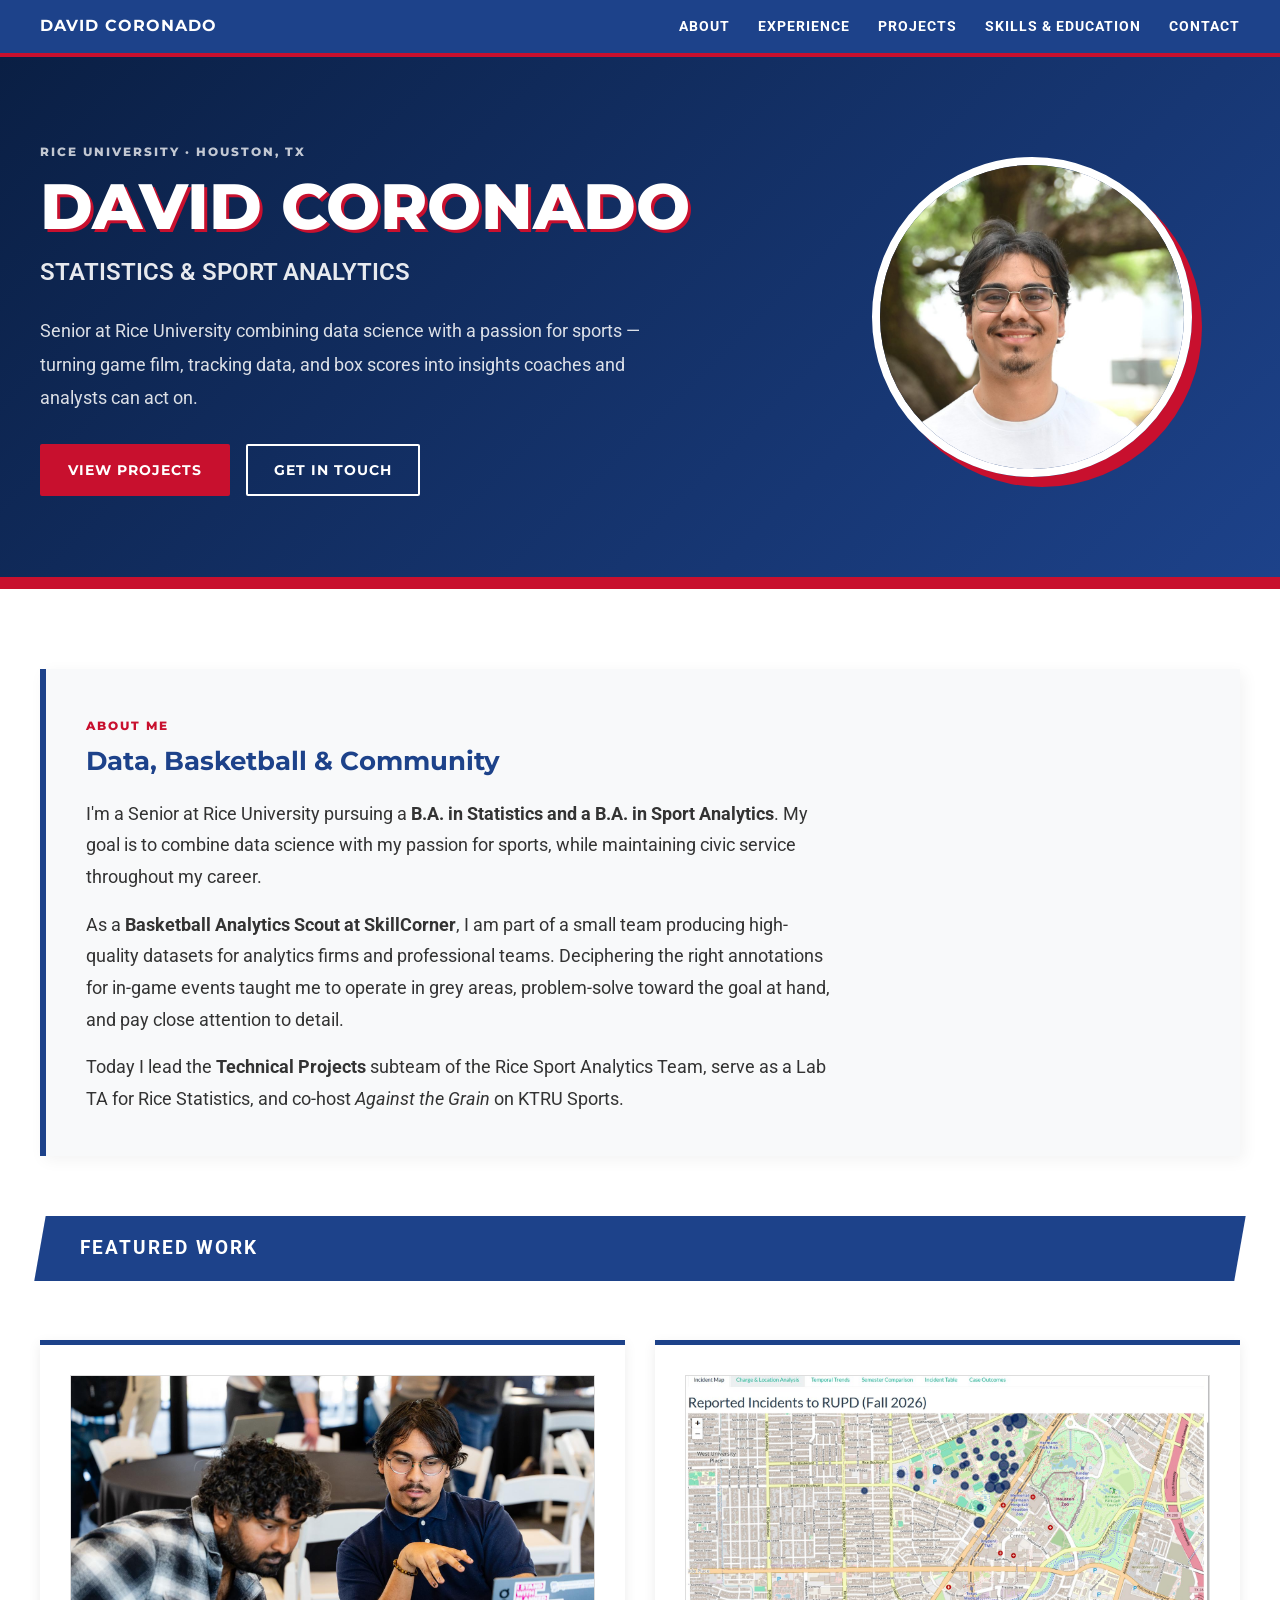
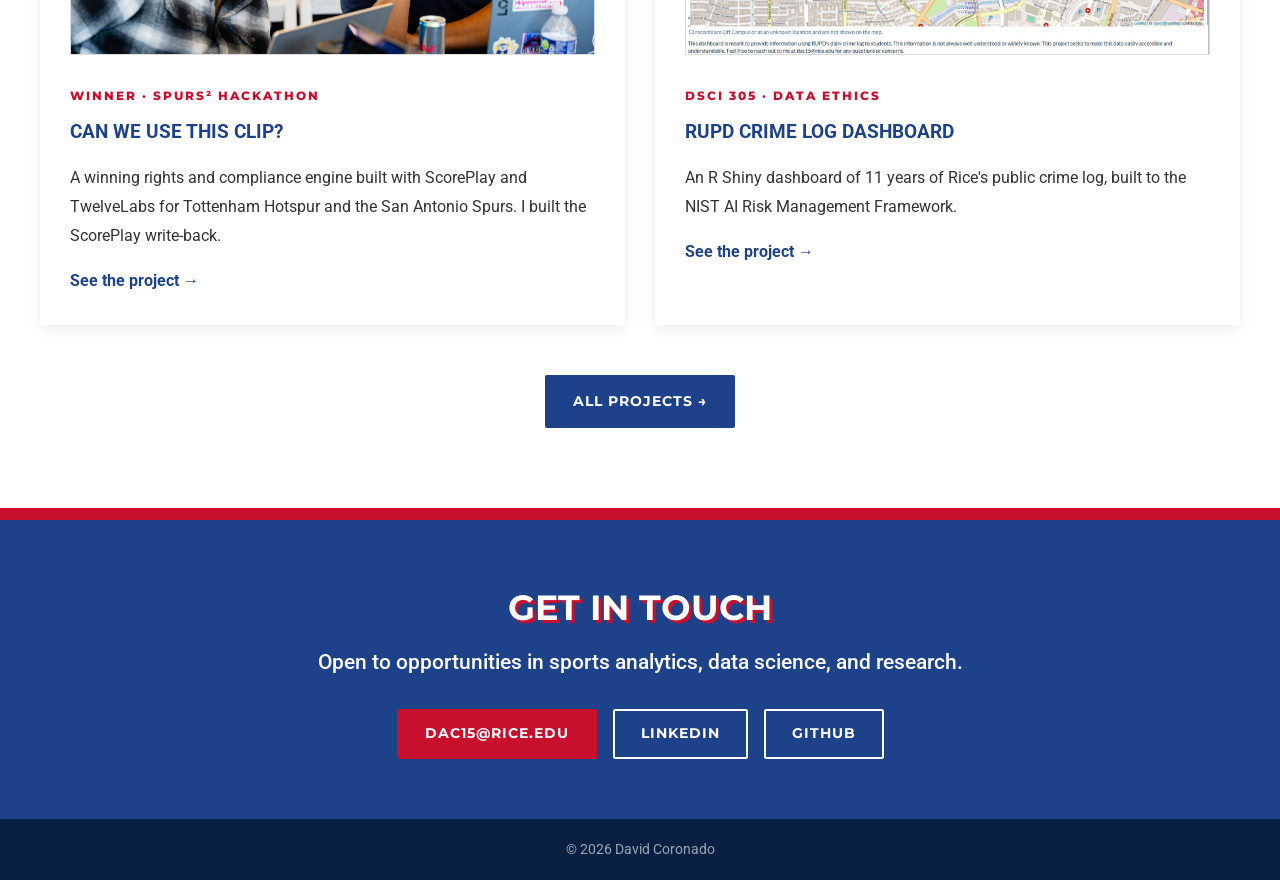
==== commit 96e0552f: "Sync experience details and add Neurotech results Show SkillCorner as current, list the summer resea" ====
--- a/index.html
+++ b/index.html
@@ -60,7 +60,7 @@
                     I'm a Senior at Rice University pursuing a <strong>B.A. in Statistics and a B.A. in Sport Analytics</strong>. My goal is to combine data science with my passion for sports, while maintaining civic service throughout my career.
                 </p>
                 <p>
-                    As a <strong>Basketball Analytics Scout at SkillCorner</strong>, I was part of a small team producing high-quality datasets for analytics firms and professional teams. Deciphering the right annotations for in-game events taught me to operate in grey areas, problem-solve toward the goal at hand, and pay close attention to detail.
+                    As a <strong>Basketball Analytics Scout at SkillCorner</strong>, I am part of a small team producing high-quality datasets for analytics firms and professional teams. Deciphering the right annotations for in-game events taught me to operate in grey areas, problem-solve toward the goal at hand, and pay close attention to detail.
                 </p>
                 <p>
                     Today I lead the <strong>Technical Projects</strong> subteam of the Rice Sport Analytics Team, serve as a Lab TA for Rice Statistics, and co-host <em>Against the Grain</em> on KTRU Sports.
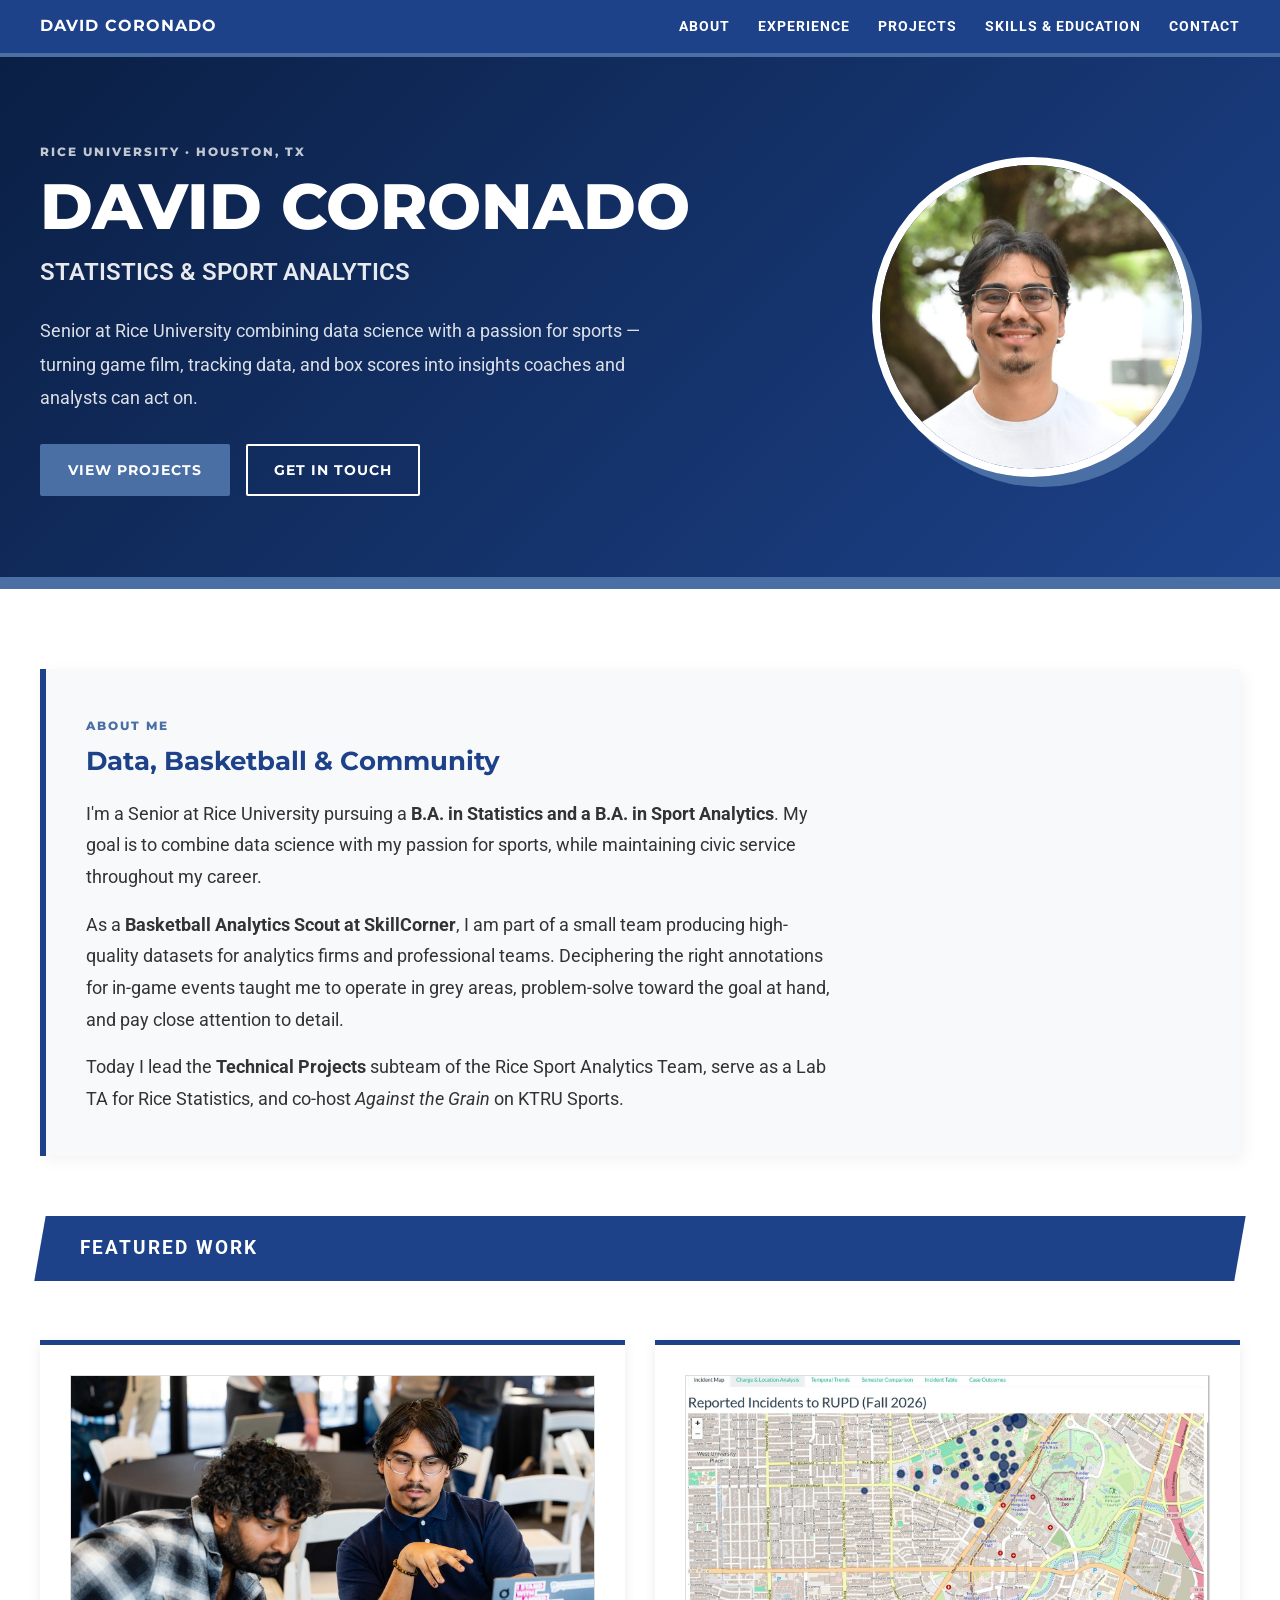
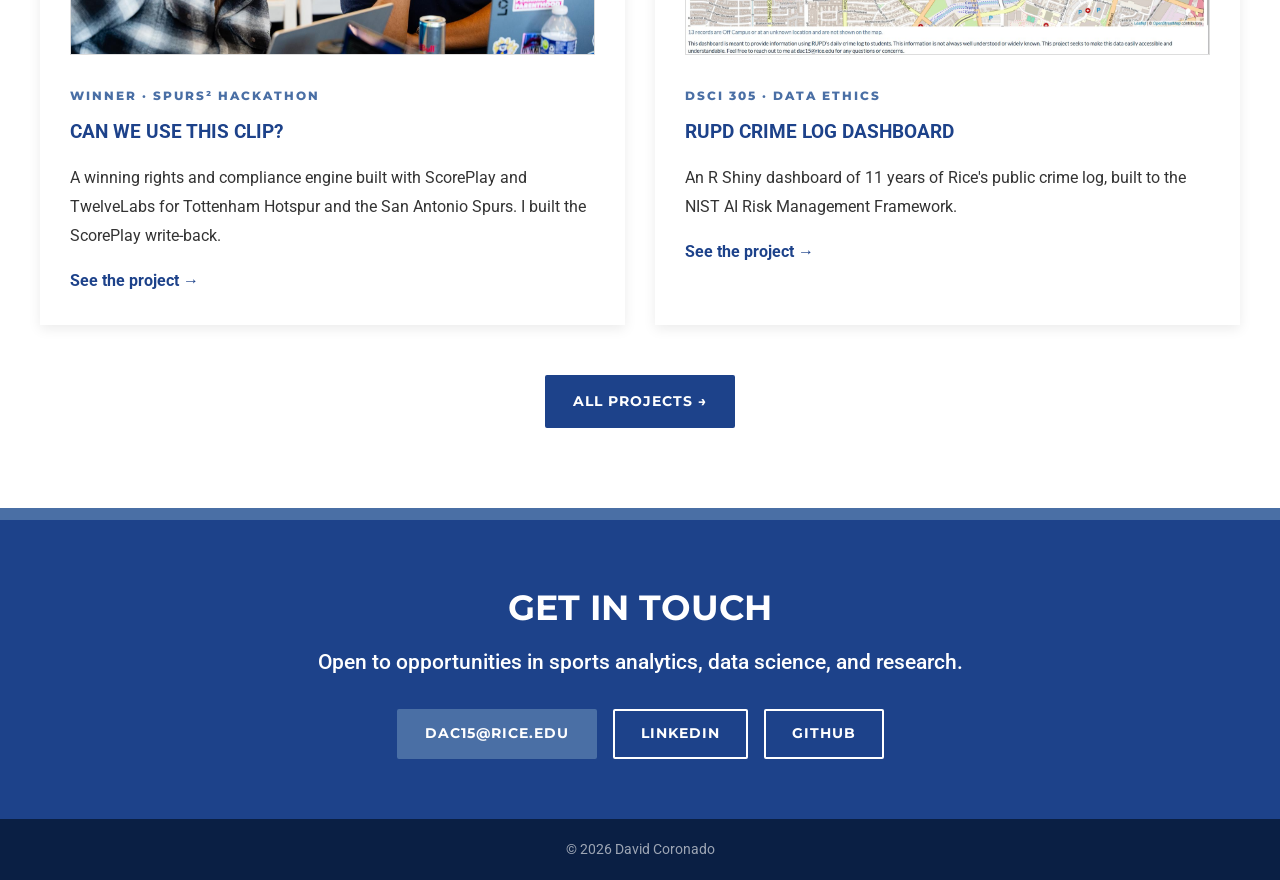
==== commit 6c78e6d5: "Replace red accent with slate blue Move the site's accent to a single --accent color, slate blue, an" ====
--- a/index.html
+++ b/index.html
@@ -40,7 +40,7 @@
                 Senior at Rice University combining data science with a passion for sports &mdash; turning game film, tracking data, and box scores into insights coaches and analysts can act on.
             </p>
             <div class="hero-actions">
-                <a href="projects.html" class="btn btn-red">View Projects</a>
+                <a href="projects.html" class="btn btn-accent">View Projects</a>
                 <a href="#contact" class="btn btn-outline">Get in Touch</a>
             </div>
         </div>
@@ -103,7 +103,7 @@
             <h3 class="contact-title">Get in Touch</h3>
             <p>Open to opportunities in sports analytics, data science, and research.</p>
             <div class="hero-actions centered">
-                <a href="mailto:dac15@rice.edu" class="btn btn-red">dac15@rice.edu</a>
+                <a href="mailto:dac15@rice.edu" class="btn btn-accent">dac15@rice.edu</a>
                 <a href="https://www.linkedin.com/in/david-coronado-189642289" class="btn btn-outline" target="_blank" rel="noopener">LinkedIn</a>
                 <a href="https://github.com/davcrown" class="btn btn-outline" target="_blank" rel="noopener">GitHub</a>
             </div>
--- a/style.css
+++ b/style.css
@@ -15,11 +15,11 @@
 
 :root {
     --nba-blue: #1D428A;
-    --nba-red: #C8102E;
+    --accent: #4A6FA5;
     --nba-white: #FFFFFF;
     --max-width: 1440px;
     --caption-gray: #6c757d;
-    --highlight-green: var(--nba-red);
+    --highlight-green: var(--accent);
 }
 
 html {
@@ -41,7 +41,7 @@
     align-items: center; 
     width: 100%;
     background: linear-gradient(135deg, #0a1f44 0%, var(--nba-blue) 100%);
-    border-bottom: 12px solid var(--nba-red);
+    border-bottom: 12px solid var(--accent);
     margin-top: 0px;
     min-height: auto;
 }
@@ -83,7 +83,7 @@
     background-color: var(--nba-blue);
     color: var(--nba-white);
     padding: 12px 0;
-    border-bottom: 4px solid var(--nba-red); 
+    border-bottom: 4px solid var(--accent); 
     font-weight: 700;
     text-transform: uppercase;
 }
@@ -95,7 +95,6 @@
     font-size: 3.5rem;
     font-weight: 800;
     color: var(--nba-white);
-    text-shadow: 3px 3px 0px var(--nba-red);
 }
 
 .galaxy-hero h2 {
@@ -116,7 +115,7 @@
 
 
 .bio-text p strong {
-    color: var(--nba-red); 
+    color: var(--accent); 
 }
 a {
     color: var(--nba-blue);
@@ -127,8 +126,8 @@
 }
 
 a:hover {
-    color: var(--nba-red);
-    border-bottom: 2px solid var(--nba-red);
+    color: var(--accent);
+    border-bottom: 2px solid var(--accent);
 }
 
 .data-block p {
@@ -348,7 +347,7 @@
 }
 
 .final-statement strong {
-    color: var(--nba-red);
+    color: var(--accent);
 }
 
 
@@ -395,13 +394,13 @@
 .nav-links a:hover,
 .nav-links a.active {
     color: var(--nba-white);
-    border-bottom: 2px solid var(--nba-red);
+    border-bottom: 2px solid var(--accent);
 }
 
 /* --- Sub-page banner --- */
 .page-hero {
     background: linear-gradient(135deg, #0a1f44 0%, var(--nba-blue) 100%);
-    border-bottom: 12px solid var(--nba-red);
+    border-bottom: 12px solid var(--accent);
     padding: 60px 0 50px;
     margin-bottom: 60px;
 }
@@ -412,7 +411,6 @@
     font-weight: 800;
     line-height: 1.1;
     color: var(--nba-white);
-    text-shadow: 3px 3px 0px var(--nba-red);
 }
 
 .conclusion-grid.two-up {
@@ -440,7 +438,7 @@
     font-weight: 800;
     text-transform: uppercase;
     letter-spacing: 2px;
-    color: var(--nba-red);
+    color: var(--accent);
     margin-bottom: 8px;
 }
 
@@ -489,7 +487,7 @@
     object-fit: cover;
     border-radius: 50%;
     border: 8px solid var(--nba-white);
-    box-shadow: 10px 10px 0 var(--nba-red);
+    box-shadow: 10px 10px 0 var(--accent);
     cursor: default;
 }
 
@@ -521,15 +519,15 @@
     transform: translateY(-2px);
 }
 
-.btn-red {
-    background: var(--nba-red);
+.btn-accent {
+    background: var(--accent);
     color: var(--nba-white);
-    border-color: var(--nba-red);
-}
-
-.btn-red:hover {
+    border-color: var(--accent);
+}
+
+.btn-accent:hover {
     background: var(--nba-white);
-    color: var(--nba-red);
+    color: var(--accent);
     border: 2px solid var(--nba-white);
 }
 
@@ -552,9 +550,9 @@
 }
 
 .btn-blue:hover {
-    background: var(--nba-red);
+    background: var(--accent);
     color: var(--nba-white);
-    border: 2px solid var(--nba-red);
+    border: 2px solid var(--accent);
 }
 
 /* --- About stat cards --- */
@@ -574,8 +572,8 @@
     transition: transform 0.3s ease;
 }
 
-.stat-card.red {
-    border-top-color: var(--nba-red);
+.stat-card.accent {
+    border-top-color: var(--accent);
 }
 
 .stat-card:hover {
@@ -590,8 +588,8 @@
     line-height: 1.1;
 }
 
-.stat-card.red .stat-number {
-    color: var(--nba-red);
+.stat-card.accent .stat-number {
+    color: var(--accent);
 }
 
 .stat-label {
@@ -632,9 +630,9 @@
     top: 10px;
     width: 16px;
     height: 16px;
-    background: var(--nba-red);
+    background: var(--accent);
     border: 3px solid var(--nba-white);
-    box-shadow: 0 0 0 2px var(--nba-red);
+    box-shadow: 0 0 0 2px var(--accent);
     transform: rotate(45deg);
 }
 
@@ -647,7 +645,7 @@
     display: block;
     font-family: 'Montserrat', sans-serif;
     font-weight: 800;
-    color: var(--nba-red);
+    color: var(--accent);
     font-size: 0.9rem;
     text-transform: uppercase;
     letter-spacing: 1px;
@@ -716,7 +714,7 @@
 }
 
 .project-card:hover h4 {
-    color: var(--nba-red);
+    color: var(--accent);
 }
 
 .tag-list {
@@ -755,7 +753,7 @@
 
 .story-block {
     background-color: #f8f9fa;
-    border-left: 6px solid var(--nba-red);
+    border-left: 6px solid var(--accent);
     padding: 40px;
     margin: 0 0 80px;
     font-size: 1.1rem;
@@ -780,7 +778,7 @@
 }
 
 .project-card:hover .card-link {
-    color: var(--nba-red);
+    color: var(--accent);
 }
 
 .coursework-block {
@@ -802,7 +800,7 @@
 }
 
 .course-list li strong {
-    color: var(--nba-red);
+    color: var(--accent);
     margin-right: 8px;
 }
 
@@ -845,7 +843,7 @@
 }
 
 .team-list li.me {
-    border-top-color: var(--nba-red);
+    border-top-color: var(--accent);
 }
 
 .team-list li strong {
@@ -864,13 +862,13 @@
 .gpa {
     font-family: 'Montserrat', sans-serif;
     font-weight: 800;
-    color: var(--nba-red);
+    color: var(--accent);
     letter-spacing: 1px;
 }
 
 .in-progress {
     display: inline-block;
-    background: var(--nba-red);
+    background: var(--accent);
     color: var(--nba-white);
     font-size: 0.7rem;
     font-weight: 500;
@@ -918,7 +916,7 @@
     aspect-ratio: 3 / 2;
     object-fit: cover;
     border: 6px solid var(--nba-white);
-    box-shadow: 10px 10px 0 var(--nba-red);
+    box-shadow: 10px 10px 0 var(--accent);
     cursor: default;
 }
 
@@ -991,7 +989,7 @@
 }
 
 .ba-label.after {
-    background: var(--nba-red);
+    background: var(--accent);
 }
 
 .conclusion-card p + .stats-list {
@@ -1035,7 +1033,7 @@
 }
 
 .gate-number .hl {
-    color: var(--nba-red);
+    color: var(--accent);
 }
 
 .conclusion-grid.four-up {
@@ -1058,12 +1056,11 @@
     font-family: 'Montserrat', sans-serif;
     font-size: 2.2rem;
     text-transform: uppercase;
-    text-shadow: 3px 3px 0 var(--nba-red);
     margin-bottom: 10px;
 }
 
 .final-statement {
-    border-top: 12px solid var(--nba-red);
+    border-top: 12px solid var(--accent);
 }
 
 .site-footer {
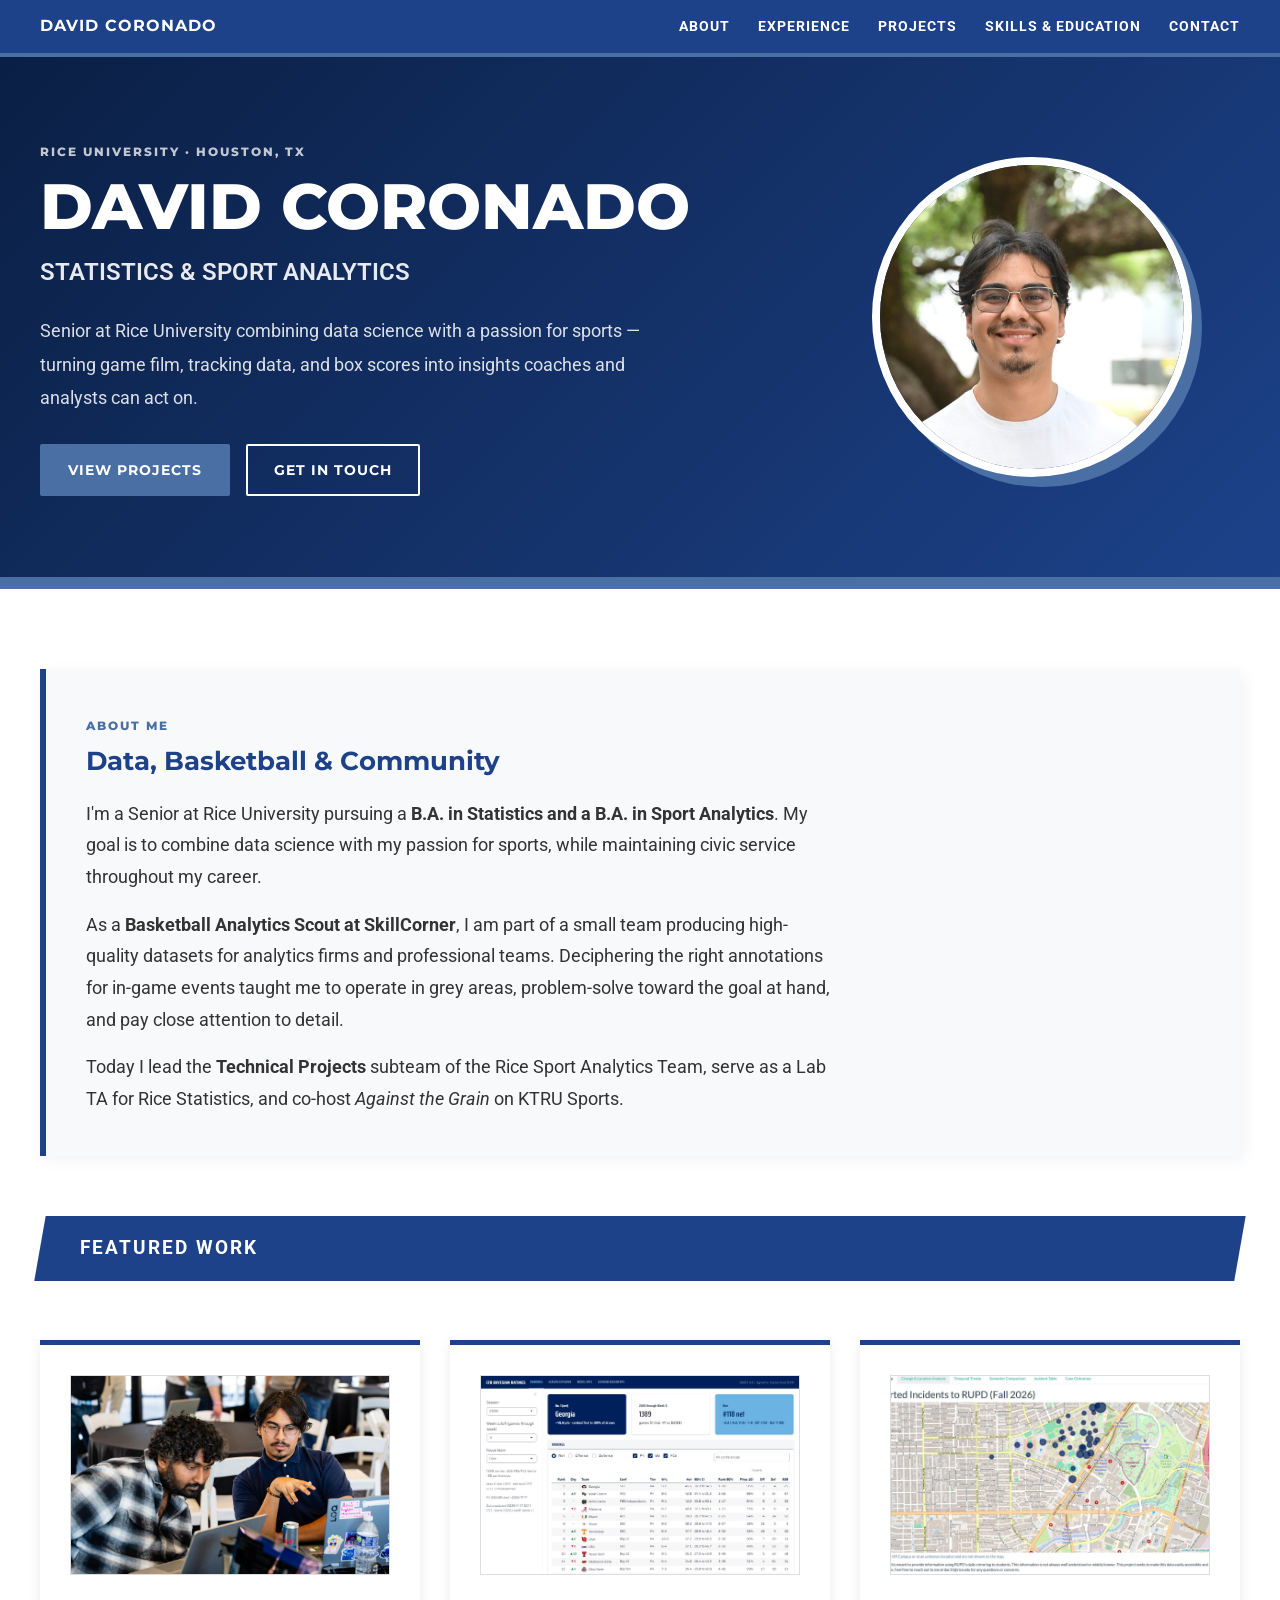
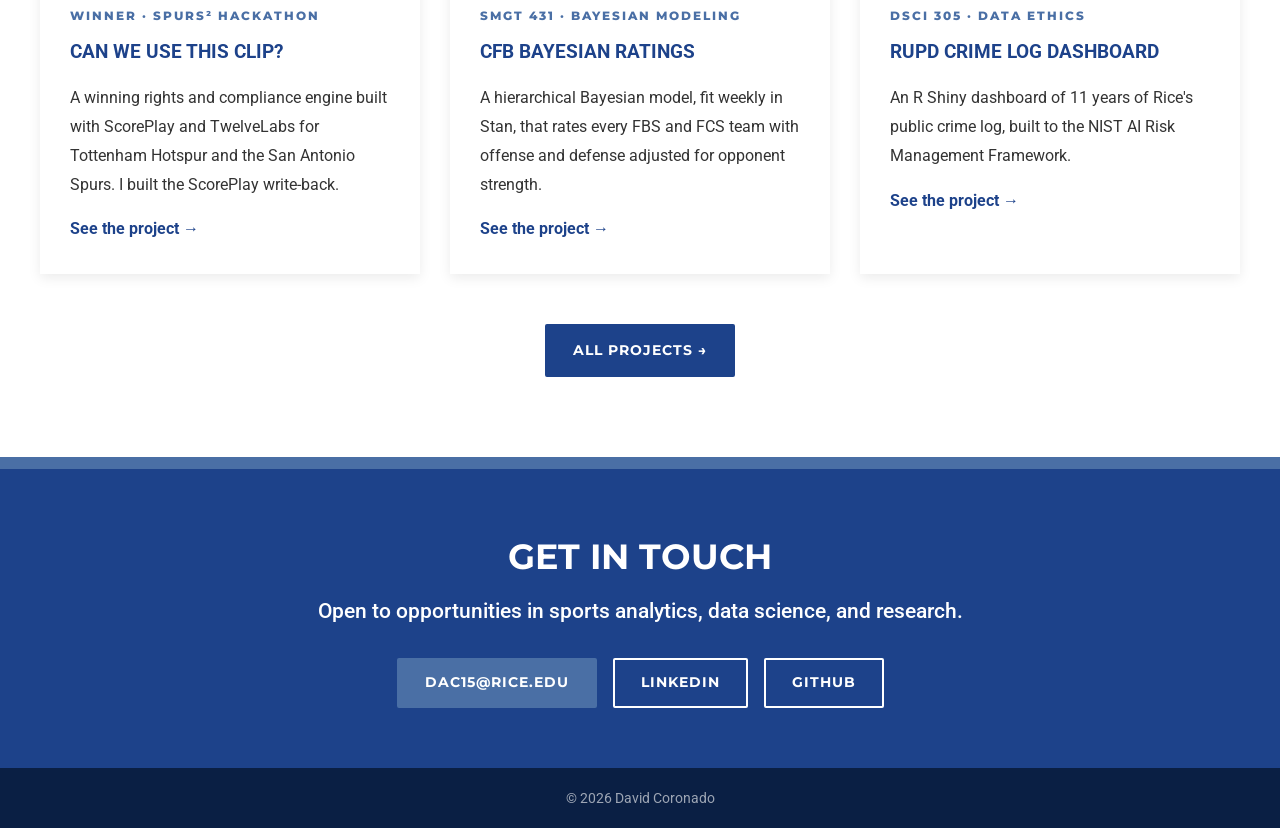
==== commit b92cb2d9: "Add CFB Bayesian Ratings project with click-to-load embed New project page for the weekly Bayesian c" ====
--- a/index.html
+++ b/index.html
@@ -74,12 +74,19 @@
             </div>
         </header>
 
-        <section class="data-block conclusion-grid two-up">
+        <section class="data-block conclusion-grid">
             <a class="conclusion-card project-card" href="spurs2-hackathon.html">
                 <img loading="lazy" decoding="async" src="docs/assets/spurs2-hackathon.jpg" alt="David Coronado and a teammate working during the Spurs² Hackathon">
                 <span class="category-tag">Winner &middot; Spurs² Hackathon</span>
                 <h4>Can We Use This Clip?</h4>
                 <p>A winning rights and compliance engine built with ScorePlay and TwelveLabs for Tottenham Hotspur and the San Antonio Spurs. I built the ScorePlay write-back.</p>
+                <span class="card-link">See the project &rarr;</span>
+            </a>
+            <a class="conclusion-card project-card" href="cfb-ratings.html">
+                <img loading="lazy" decoding="async" src="docs/assets/cfb/cfb-rankings.jpg" alt="Rankings tab of the CFB Bayesian Ratings dashboard">
+                <span class="category-tag">SMGT 431 &middot; Bayesian Modeling</span>
+                <h4>CFB Bayesian Ratings</h4>
+                <p>A hierarchical Bayesian model, fit weekly in Stan, that rates every FBS and FCS team with offense and defense adjusted for opponent strength.</p>
                 <span class="card-link">See the project &rarr;</span>
             </a>
             <a class="conclusion-card project-card" href="rupd-dashboard.html">
--- a/style.css
+++ b/style.css
@@ -1251,3 +1251,90 @@
     margin-left: auto;
     margin-right: auto;
 }
+
+/* --- Click-to-load dashboard embed (CFB page) --- */
+.embed-actions {
+    text-align: right;
+    margin-bottom: 10px;
+    font-size: 0.95rem;
+}
+
+.lazy-embed {
+    position: relative;
+}
+
+.lazy-embed iframe {
+    height: 900px;
+    min-height: 0;
+}
+
+.embed-preview {
+    position: relative;
+}
+
+.embed-preview img {
+    display: block;
+    width: 100%;
+    height: auto;
+}
+
+.embed-overlay {
+    position: absolute;
+    inset: 0;
+    display: flex;
+    align-items: center;
+    justify-content: center;
+    background: linear-gradient(180deg, rgba(10, 31, 68, 0.15) 0%, rgba(10, 31, 68, 0.55) 100%);
+}
+
+.embed-overlay .btn {
+    font-size: 1rem;
+    padding: 16px 32px;
+    box-shadow: 0 10px 30px rgba(0, 0, 0, 0.3);
+    cursor: pointer;
+}
+
+.embed-open {
+    display: none;
+}
+
+.embed-loading {
+    position: absolute;
+    inset: 0;
+    display: flex;
+    align-items: center;
+    justify-content: center;
+    padding: 20px;
+    text-align: center;
+    background: #f8f9fa;
+    color: var(--nba-blue);
+    font-weight: 500;
+    font-size: 1.05rem;
+}
+
+.embed-loading[hidden],
+.embed-preview[hidden] {
+    display: none;
+}
+
+/* Phones: the dashboard needs a desktop width, so show the preview and a link instead */
+@media (max-width: 767px) {
+    .lazy-embed iframe,
+    .lazy-embed .embed-loading,
+    .embed-launch {
+        display: none !important;
+    }
+
+    .lazy-embed .embed-preview {
+        display: block !important;
+    }
+
+    .embed-open {
+        display: inline-block;
+    }
+
+    .embed-overlay .btn {
+        font-size: 0.85rem;
+        padding: 12px 20px;
+    }
+}
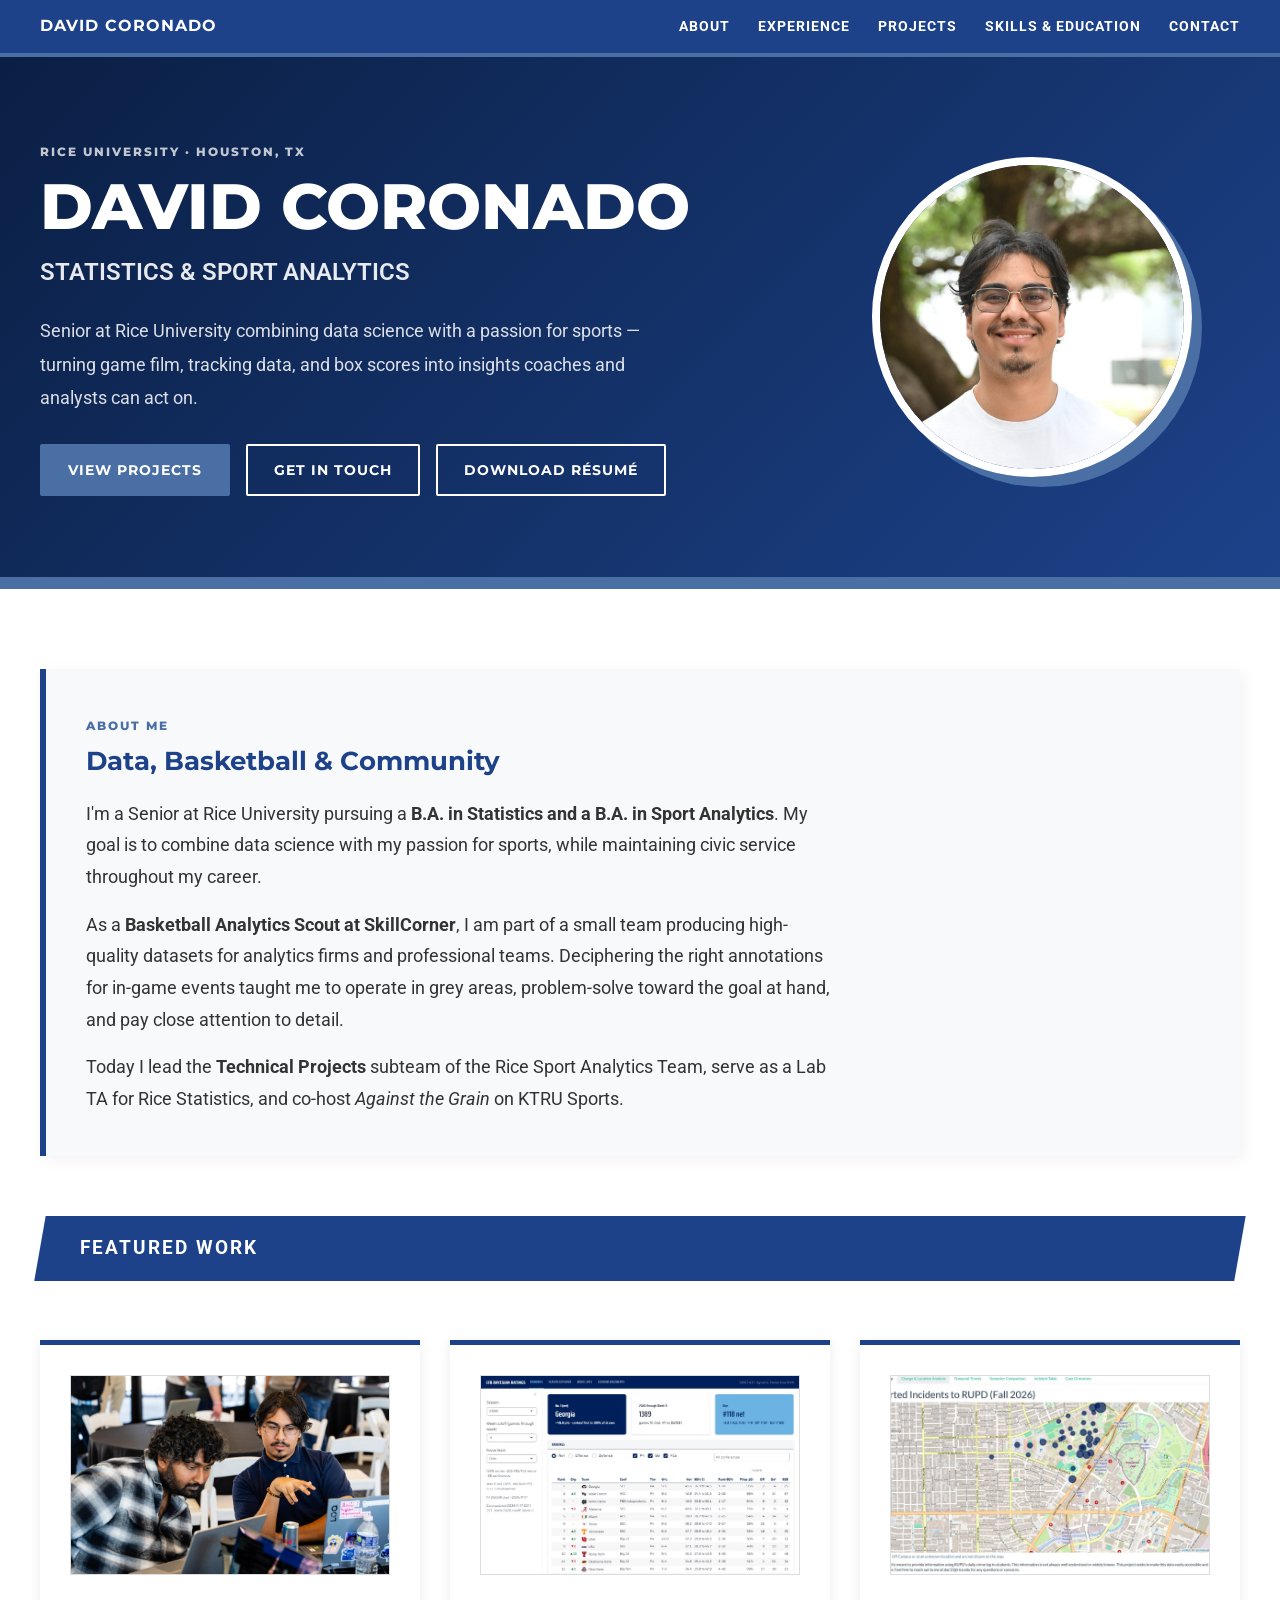
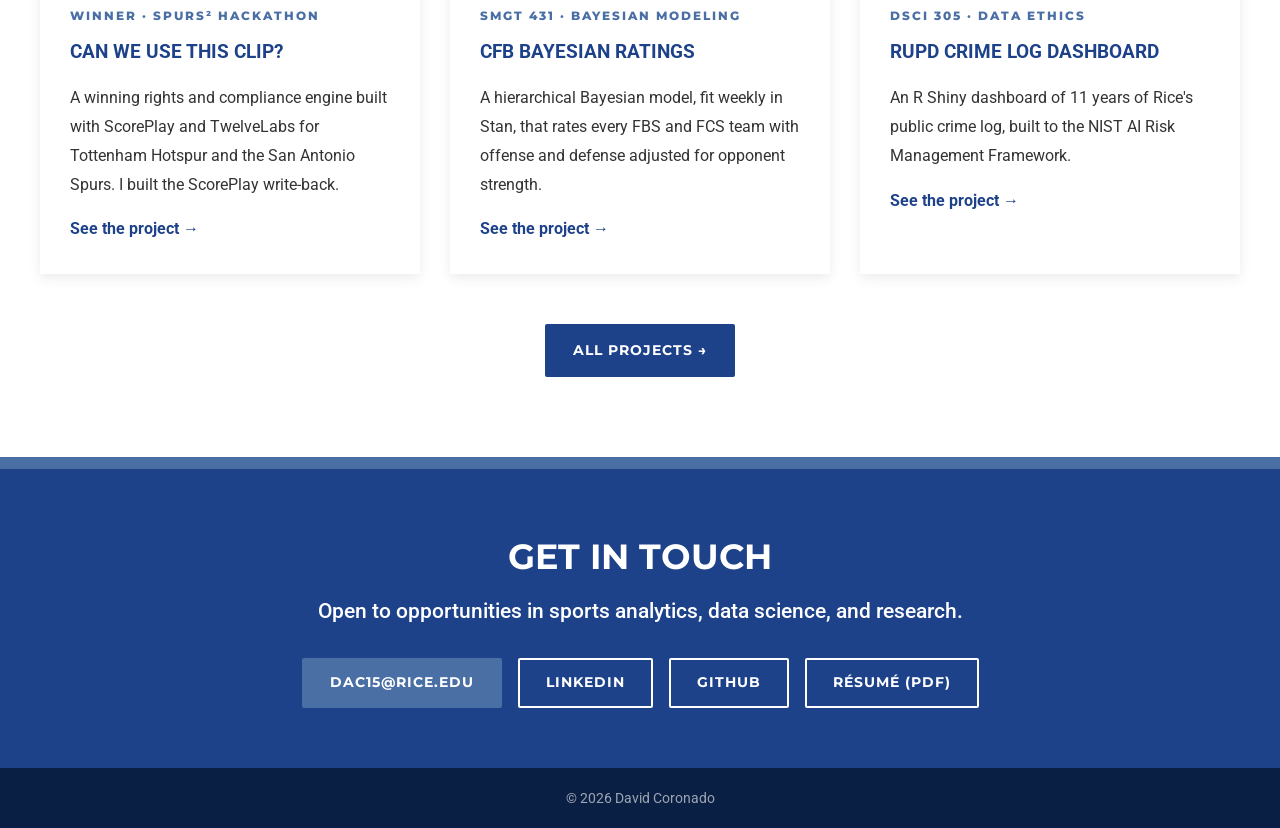
==== commit a9b0b3b4: "Add downloadable resume PDF Add a one-page resume PDF (no phone number) with a Download Resume butto" ====
--- a/index.html
+++ b/index.html
@@ -42,6 +42,7 @@
             <div class="hero-actions">
                 <a href="projects.html" class="btn btn-accent">View Projects</a>
                 <a href="#contact" class="btn btn-outline">Get in Touch</a>
+                <a href="docs/David-Coronado-Resume.pdf" class="btn btn-outline" download>Download R&eacute;sum&eacute;</a>
             </div>
         </div>
         <div class="viz hero-pic">
@@ -113,6 +114,7 @@
                 <a href="mailto:dac15@rice.edu" class="btn btn-accent">dac15@rice.edu</a>
                 <a href="https://www.linkedin.com/in/david-coronado-189642289" class="btn btn-outline" target="_blank" rel="noopener">LinkedIn</a>
                 <a href="https://github.com/davcrown" class="btn btn-outline" target="_blank" rel="noopener">GitHub</a>
+                <a href="docs/David-Coronado-Resume.pdf" class="btn btn-outline" download>R&eacute;sum&eacute; (PDF)</a>
             </div>
         </div>
     </section>
